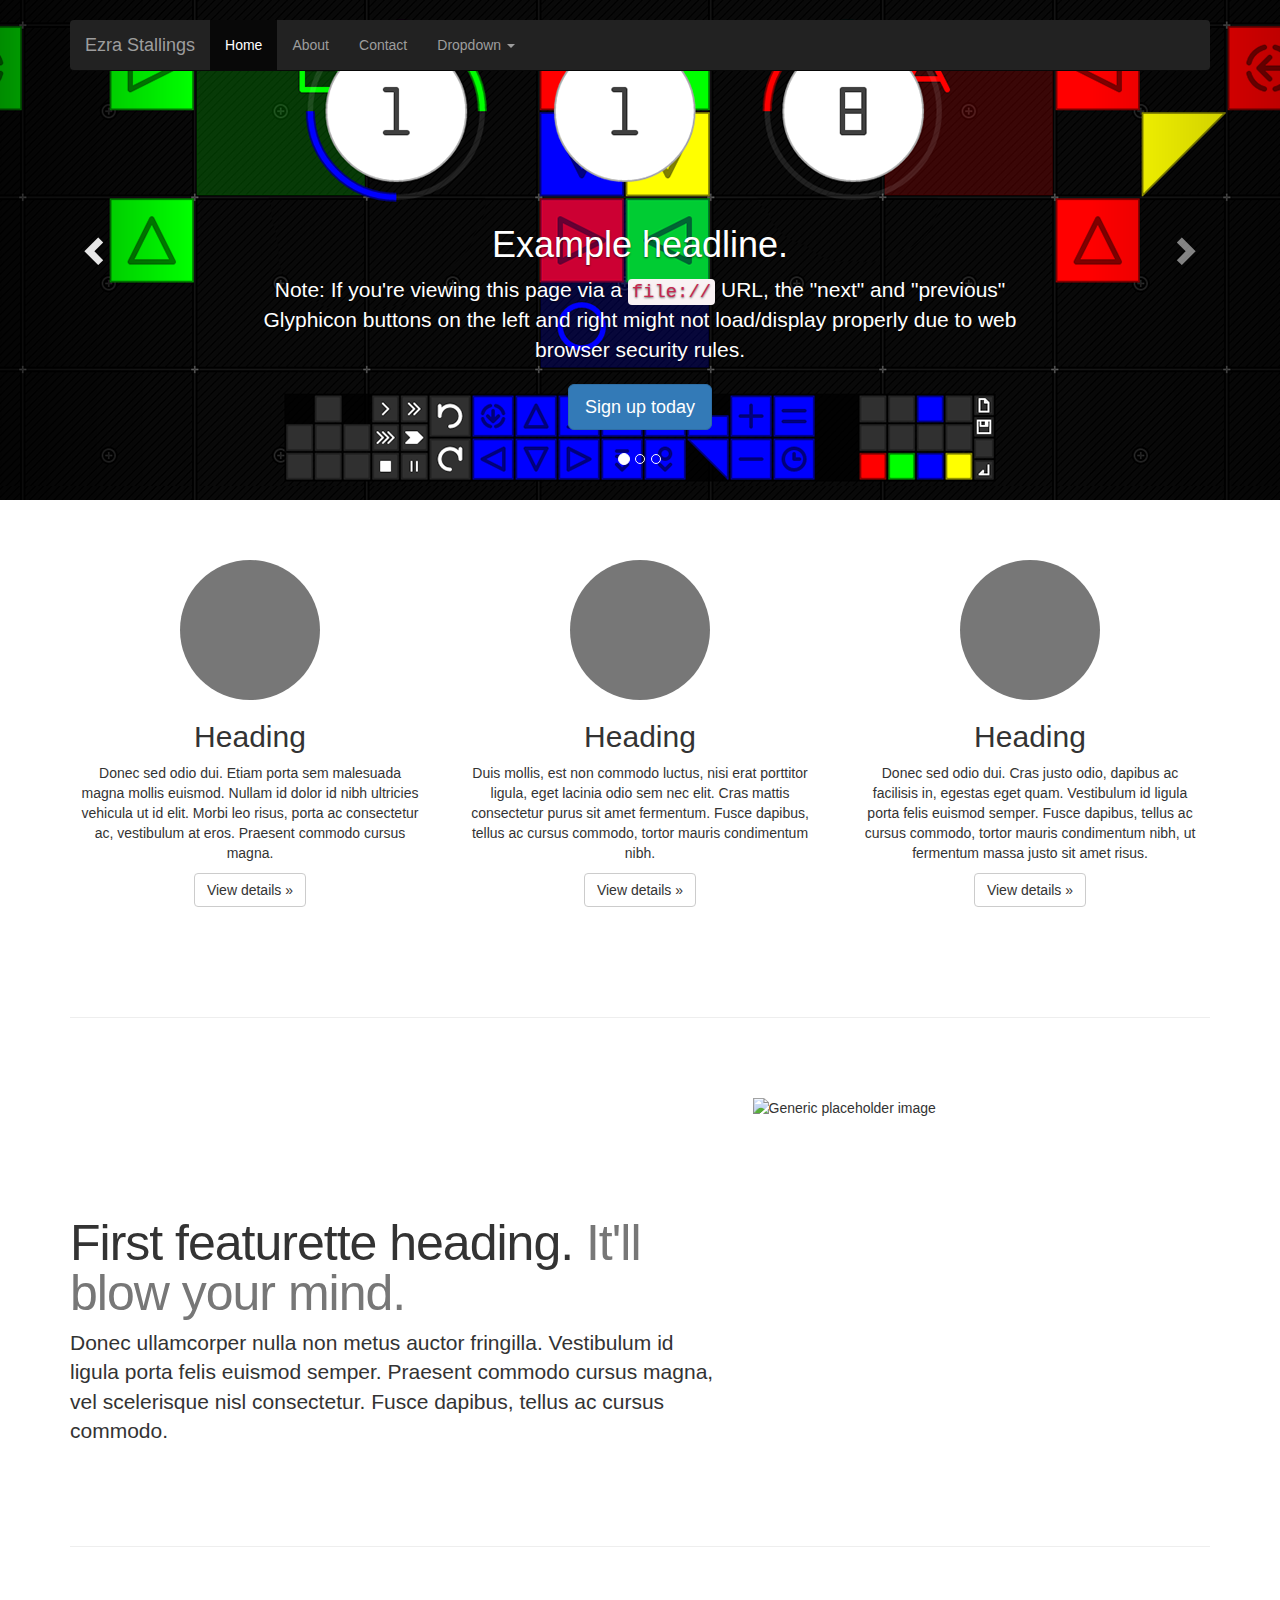
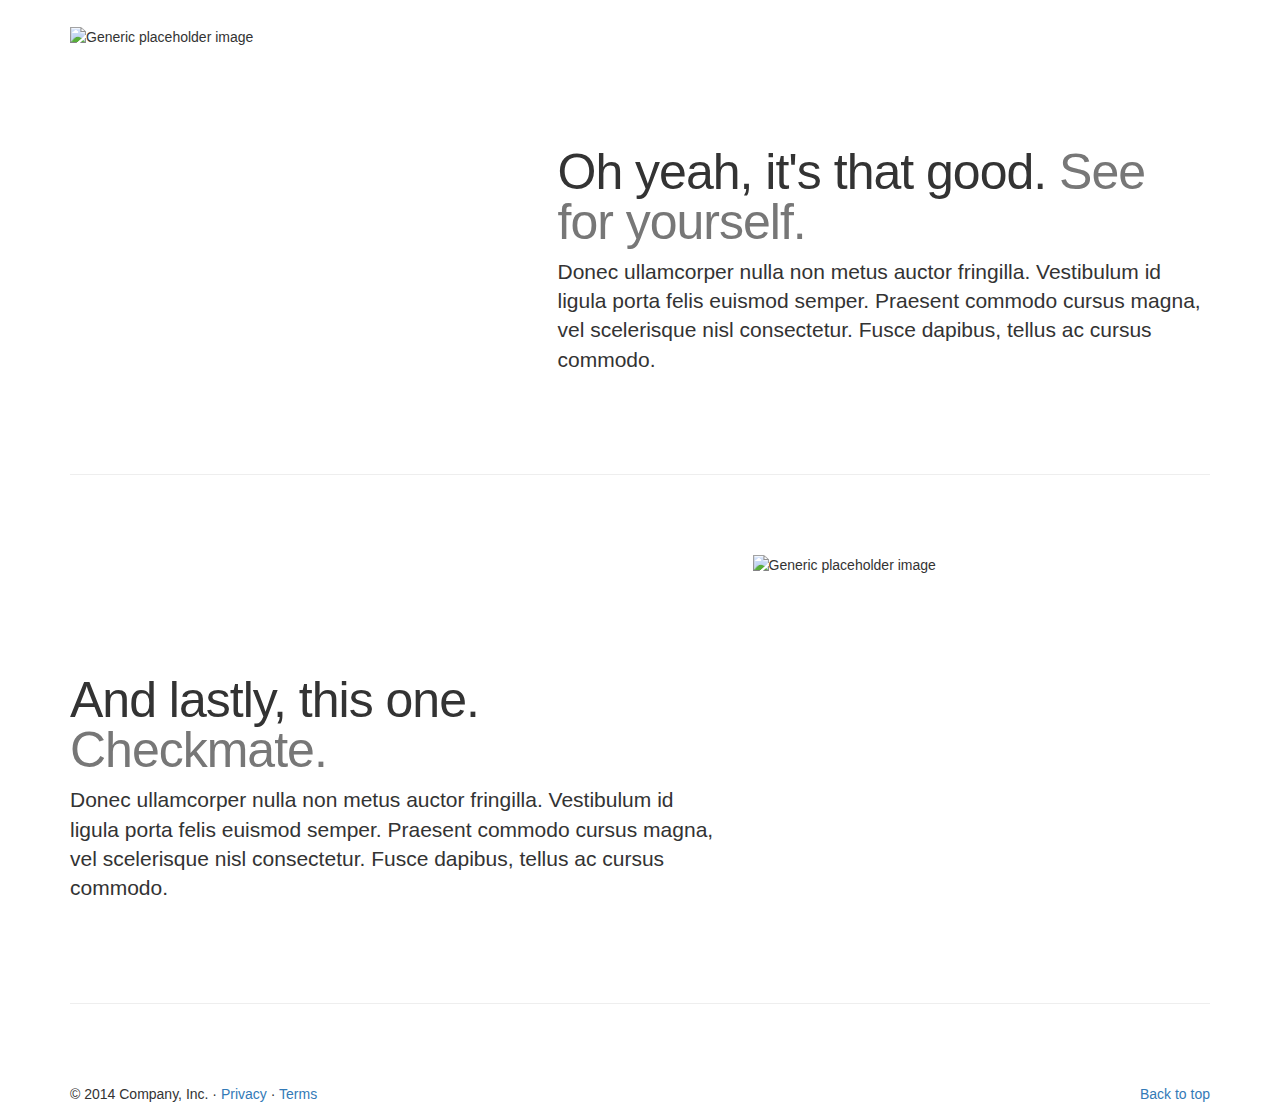
==== index.html @ aefdf93e "Some Stuff" ====
<!DOCTYPE html>
<html lang="en">
  <head>
    <meta charset="utf-8">
    <meta http-equiv="X-UA-Compatible" content="IE=edge">
    <meta name="viewport" content="width=device-width, initial-scale=1">
    <meta name="description" content="Ezra Stallings' Portfolio Page">
    <meta name="author" content="Ezra Stallings">
    <link rel="icon" href="assets/favicon.ico">

    <title>Ezra Stallings' Portfolio Page</title>

    <!-- Bootstrap core CSS -->
    <link href="bootstrap/css/bootstrap.min.css" rel="stylesheet">


    <!-- HTML5 shim and Respond.js for IE8 support of HTML5 elements and media queries -->
    <!--[if lt IE 9]>
      <script src="https://oss.maxcdn.com/html5shiv/3.7.2/html5shiv.min.js"></script>
      <script src="https://oss.maxcdn.com/respond/1.4.2/respond.min.js"></script>
    <![endif]-->

    <!-- Custom styles for this template -->
    <link href="bootstrap/css/carousel.css" rel="stylesheet">
  </head>
<!-- NAVBAR
================================================== -->
  <body>
    <div class="navbar-wrapper">
      <div class="container">

        <nav class="navbar navbar-inverse navbar-static-top">
          <div class="container">
            <div class="navbar-header">
              <button type="button" class="navbar-toggle collapsed" data-toggle="collapse" data-target="#navbar" aria-expanded="false" aria-controls="navbar">
                <span class="sr-only">Toggle navigation</span>
                <span class="icon-bar"></span>
                <span class="icon-bar"></span>
                <span class="icon-bar"></span>
              </button>
              <a class="navbar-brand" href="#">Ezra Stallings</a>
            </div>
            <div id="navbar" class="navbar-collapse collapse">
              <ul class="nav navbar-nav">
                <li class="active"><a href="#">Home</a></li>
                <li><a href="#about">About</a></li>
                <li><a href="#contact">Contact</a></li>
                <li class="dropdown">
                  <a href="#" class="dropdown-toggle" data-toggle="dropdown" role="button" aria-expanded="false">Dropdown <span class="caret"></span></a>
                  <ul class="dropdown-menu" role="menu">
                    <li><a href="#">Action</a></li>
                    <li><a href="#">Another action</a></li>
                    <li><a href="#">Something else here</a></li>
                    <li class="divider"></li>
                    <li class="dropdown-header">Nav header</li>
                    <li><a href="#">Separated link</a></li>
                    <li><a href="#">One more separated link</a></li>
                  </ul>
                </li>
              </ul>
            </div>
          </div>
        </nav>

      </div>
    </div>


    <!-- Carousel
    ================================================== -->
    <div id="myCarousel" class="carousel slide" data-ride="carousel">
      <!-- Indicators -->
      <ol class="carousel-indicators">
        <li data-target="#myCarousel" data-slide-to="0" class="active"></li>
        <li data-target="#myCarousel" data-slide-to="1"></li>
        <li data-target="#myCarousel" data-slide-to="2"></li>
      </ol>
      <div class="carousel-inner" role="listbox">
        <div class="item active">
          <!-- <img src="[data-uri]" alt="First slide"> -->
          <img src="assets/AutomatonCarousel.png", alt="Automaton">
          <div class="container">
            <div class="carousel-caption">
              <h1>Example headline.</h1>
              <p>Note: If you're viewing this page via a <code>file://</code> URL, the "next" and "previous" Glyphicon buttons on the left and right might not load/display properly due to web browser security rules.</p>
              <p><a class="btn btn-lg btn-primary" href="#" role="button">Sign up today</a></p>
            </div>
          </div>
        </div>
        <div class="item">
          <!-- <img src="[data-uri]" alt="Second slide"> -->
          <img src="assets/PolyominoCarousel1.png", alt="Polyomino">
          <div class="container">
            <div class="carousel-caption">
              <h1>Another example headline.</h1>
              <p>Cras justo odio, dapibus ac facilisis in, egestas eget quam. Donec id elit non mi porta gravida at eget metus. Nullam id dolor id nibh ultricies vehicula ut id elit.</p>
              <p><a class="btn btn-lg btn-primary" href="#" role="button">Learn more</a></p>
            </div>
          </div>
        </div>
        <div class="item">
          <!-- <img src="[data-uri]" alt="Third slide"> -->
          <img src="assets/SiphonCarousel.png", alt="Siphon">
          <div class="container">
            <div class="carousel-caption">
              <h1>One more for good measure.</h1>
              <p>Cras justo odio, dapibus ac facilisis in, egestas eget quam. Donec id elit non mi porta gravida at eget metus. Nullam id dolor id nibh ultricies vehicula ut id elit.</p>
              <p><a class="btn btn-lg btn-primary" href="#" role="button">Browse gallery</a></p>
            </div>
          </div>
        </div>
      </div>
      <a class="left carousel-control" href="#myCarousel" role="button" data-slide="prev">
        <span class="glyphicon glyphicon-chevron-left" aria-hidden="true"></span>
        <span class="sr-only">Previous</span>
      </a>
      <a class="right carousel-control" href="#myCarousel" role="button" data-slide="next">
        <span class="glyphicon glyphicon-chevron-right" aria-hidden="true"></span>
        <span class="sr-only">Next</span>
      </a>
    </div><!-- /.carousel -->


    <!-- Marketing messaging and featurettes
    ================================================== -->
    <!-- Wrap the rest of the page in another container to center all the content. -->

    <div class="container marketing">

      <!-- Three columns of text below the carousel -->
      <div class="row">
        <div class="col-lg-4">
          <img class="img-circle" src="[data-uri]" alt="Generic placeholder image" style="width: 140px; height: 140px;">
          <h2>Heading</h2>
          <p>Donec sed odio dui. Etiam porta sem malesuada magna mollis euismod. Nullam id dolor id nibh ultricies vehicula ut id elit. Morbi leo risus, porta ac consectetur ac, vestibulum at eros. Praesent commodo cursus magna.</p>
          <p><a class="btn btn-default" href="#" role="button">View details &raquo;</a></p>
        </div><!-- /.col-lg-4 -->
        <div class="col-lg-4">
          <img class="img-circle" src="[data-uri]" alt="Generic placeholder image" style="width: 140px; height: 140px;">
          <h2>Heading</h2>
          <p>Duis mollis, est non commodo luctus, nisi erat porttitor ligula, eget lacinia odio sem nec elit. Cras mattis consectetur purus sit amet fermentum. Fusce dapibus, tellus ac cursus commodo, tortor mauris condimentum nibh.</p>
          <p><a class="btn btn-default" href="#" role="button">View details &raquo;</a></p>
        </div><!-- /.col-lg-4 -->
        <div class="col-lg-4">
          <img class="img-circle" src="[data-uri]" alt="Generic placeholder image" style="width: 140px; height: 140px;">
          <h2>Heading</h2>
          <p>Donec sed odio dui. Cras justo odio, dapibus ac facilisis in, egestas eget quam. Vestibulum id ligula porta felis euismod semper. Fusce dapibus, tellus ac cursus commodo, tortor mauris condimentum nibh, ut fermentum massa justo sit amet risus.</p>
          <p><a class="btn btn-default" href="#" role="button">View details &raquo;</a></p>
        </div><!-- /.col-lg-4 -->
      </div><!-- /.row -->


      <!-- START THE FEATURETTES -->

      <hr class="featurette-divider">

      <div class="row featurette">
        <div class="col-md-7">
          <h2 class="featurette-heading">First featurette heading. <span class="text-muted">It'll blow your mind.</span></h2>
          <p class="lead">Donec ullamcorper nulla non metus auctor fringilla. Vestibulum id ligula porta felis euismod semper. Praesent commodo cursus magna, vel scelerisque nisl consectetur. Fusce dapibus, tellus ac cursus commodo.</p>
        </div>
        <div class="col-md-5">
          <img class="featurette-image img-responsive" data-src="holder.js/500x500/auto" alt="Generic placeholder image">
        </div>
      </div>

      <hr class="featurette-divider">

      <div class="row featurette">
        <div class="col-md-5">
          <img class="featurette-image img-responsive" data-src="holder.js/500x500/auto" alt="Generic placeholder image">
        </div>
        <div class="col-md-7">
          <h2 class="featurette-heading">Oh yeah, it's that good. <span class="text-muted">See for yourself.</span></h2>
          <p class="lead">Donec ullamcorper nulla non metus auctor fringilla. Vestibulum id ligula porta felis euismod semper. Praesent commodo cursus magna, vel scelerisque nisl consectetur. Fusce dapibus, tellus ac cursus commodo.</p>
        </div>
      </div>

      <hr class="featurette-divider">

      <div class="row featurette">
        <div class="col-md-7">
          <h2 class="featurette-heading">And lastly, this one. <span class="text-muted">Checkmate.</span></h2>
          <p class="lead">Donec ullamcorper nulla non metus auctor fringilla. Vestibulum id ligula porta felis euismod semper. Praesent commodo cursus magna, vel scelerisque nisl consectetur. Fusce dapibus, tellus ac cursus commodo.</p>
        </div>
        <div class="col-md-5">
          <img class="featurette-image img-responsive" data-src="holder.js/500x500/auto" alt="Generic placeholder image">
        </div>
      </div>

      <hr class="featurette-divider">

      <!-- /END THE FEATURETTES -->


      <!-- FOOTER -->
      <footer>
        <p class="pull-right"><a href="#">Back to top</a></p>
        <p>&copy; 2014 Company, Inc. &middot; <a href="#">Privacy</a> &middot; <a href="#">Terms</a></p>
      </footer>

    </div><!-- /.container -->


    <!-- Bootstrap core JavaScript
    ================================================== -->
    <!-- Placed at the end of the document so the pages load faster -->
    <script src="jquery-1.11.2.js"></script>
    <script src="bootstrap/js/bootstrap.min.js"></script>
    <!-- IE10 viewport hack for Surface/desktop Windows 8 bug -->
    <script src="bootstrap/js/ie10-viewport-bug-workaround.js"></script>
  </body>
</html>
---- bootstrap/css/carousel.css ----
q/* GLOBAL STYLES
-------------------------------------------------- */
/* Padding below the footer and lighter body text */

body {
  padding-bottom: 40px;
  color: #5a5a5a;
}


/* CUSTOMIZE THE NAVBAR
-------------------------------------------------- */

/* Special class on .container surrounding .navbar, used for positioning it into place. */
.navbar-wrapper {
  position: absolute;
  top: 0;
  right: 0;
  left: 0;
  z-index: 20;
}

/* Flip around the padding for proper display in narrow viewports */
.navbar-wrapper > .container {
  padding-right: 0;
  padding-left: 0;
}
.navbar-wrapper .navbar {
  padding-right: 15px;
  padding-left: 15px;
}
.navbar-wrapper .navbar .container {
  width: auto;
}


/* CUSTOMIZE THE CAROUSEL
-------------------------------------------------- */

/* Carousel base class */
.carousel {
  height: 500px;
  margin-bottom: 60px;
}
/* Since positioning the image, we need to help out the caption */
.carousel-caption {
  z-index: 10;
}

/* Declare heights because of positioning of img element */
.carousel .item {
  height: 500px;
  background-color: #777;
}
.carousel-inner > .item > img {
  position: absolute;
  top: 50%;
  left: 50%;
  margin-right: -50%;
  transform: translate(-50%, -50%);

  min-width: 100%;
  max-width: none;
  height: 500px;
}


/* MARKETING CONTENT
-------------------------------------------------- */

/* Center align the text within the three columns below the carousel */
.marketing .col-lg-4 {
  margin-bottom: 20px;
  text-align: center;
}
.marketing h2 {
  font-weight: normal;
}
.marketing .col-lg-4 p {
  margin-right: 10px;
  margin-left: 10px;
}


/* Featurettes
------------------------- */

.featurette-divider {
  margin: 80px 0; /* Space out the Bootstrap <hr> more */
}

/* Thin out the marketing headings */
.featurette-heading {
  font-weight: 300;
  line-height: 1;
  letter-spacing: -1px;
}


/* RESPONSIVE CSS
-------------------------------------------------- */

@media (min-width: 768px) {
  /* Navbar positioning foo */
  .navbar-wrapper {
    margin-top: 20px;
  }
  .navbar-wrapper .container {
    padding-right: 15px;
    padding-left: 15px;
  }
  .navbar-wrapper .navbar {
    padding-right: 0;
    padding-left: 0;
  }

  /* The navbar becomes detached from the top, so we round the corners */
  .navbar-wrapper .navbar {
    border-radius: 4px;
  }

  /* Bump up size of carousel content */
  .carousel-caption p {
    margin-bottom: 20px;
    font-size: 21px;
    line-height: 1.4;
  }

  .featurette-heading {
    font-size: 50px;
  }
}

@media (min-width: 992px) {
  .featurette-heading {
    margin-top: 120px;
  }
}
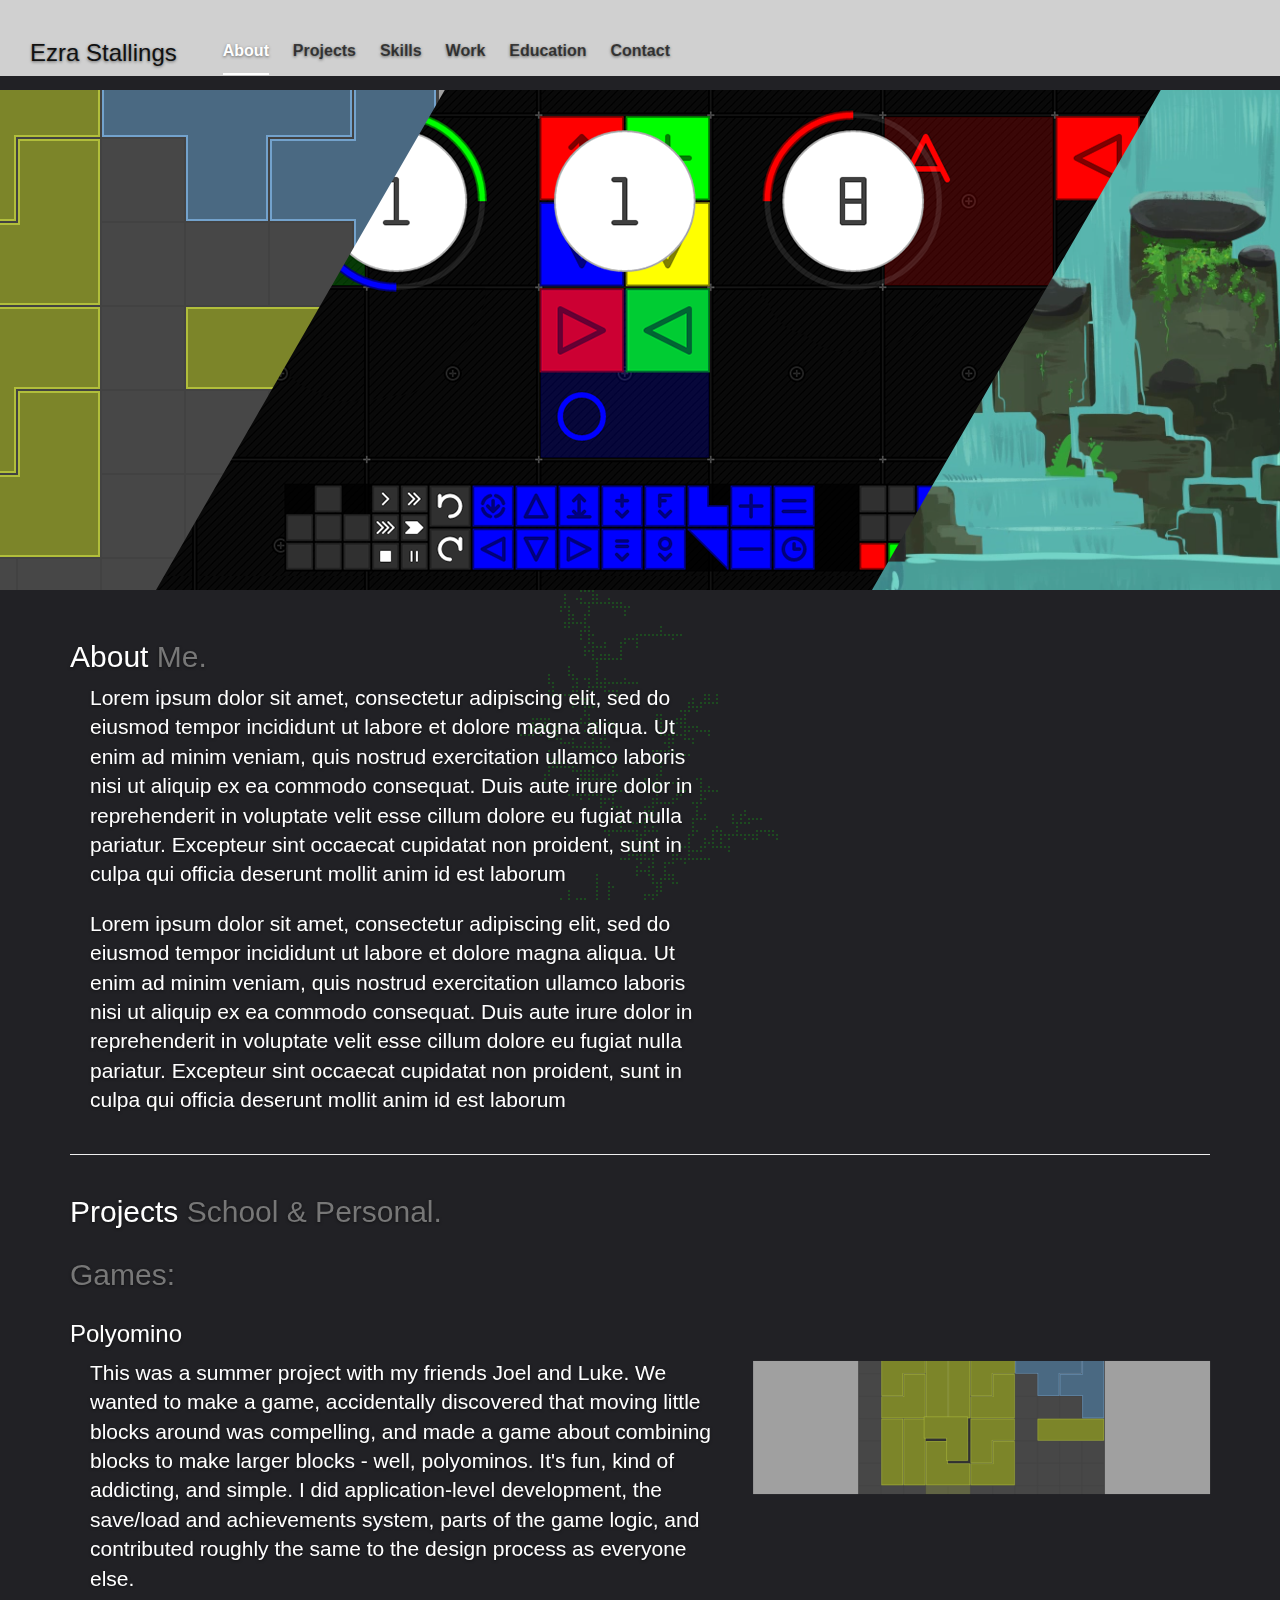
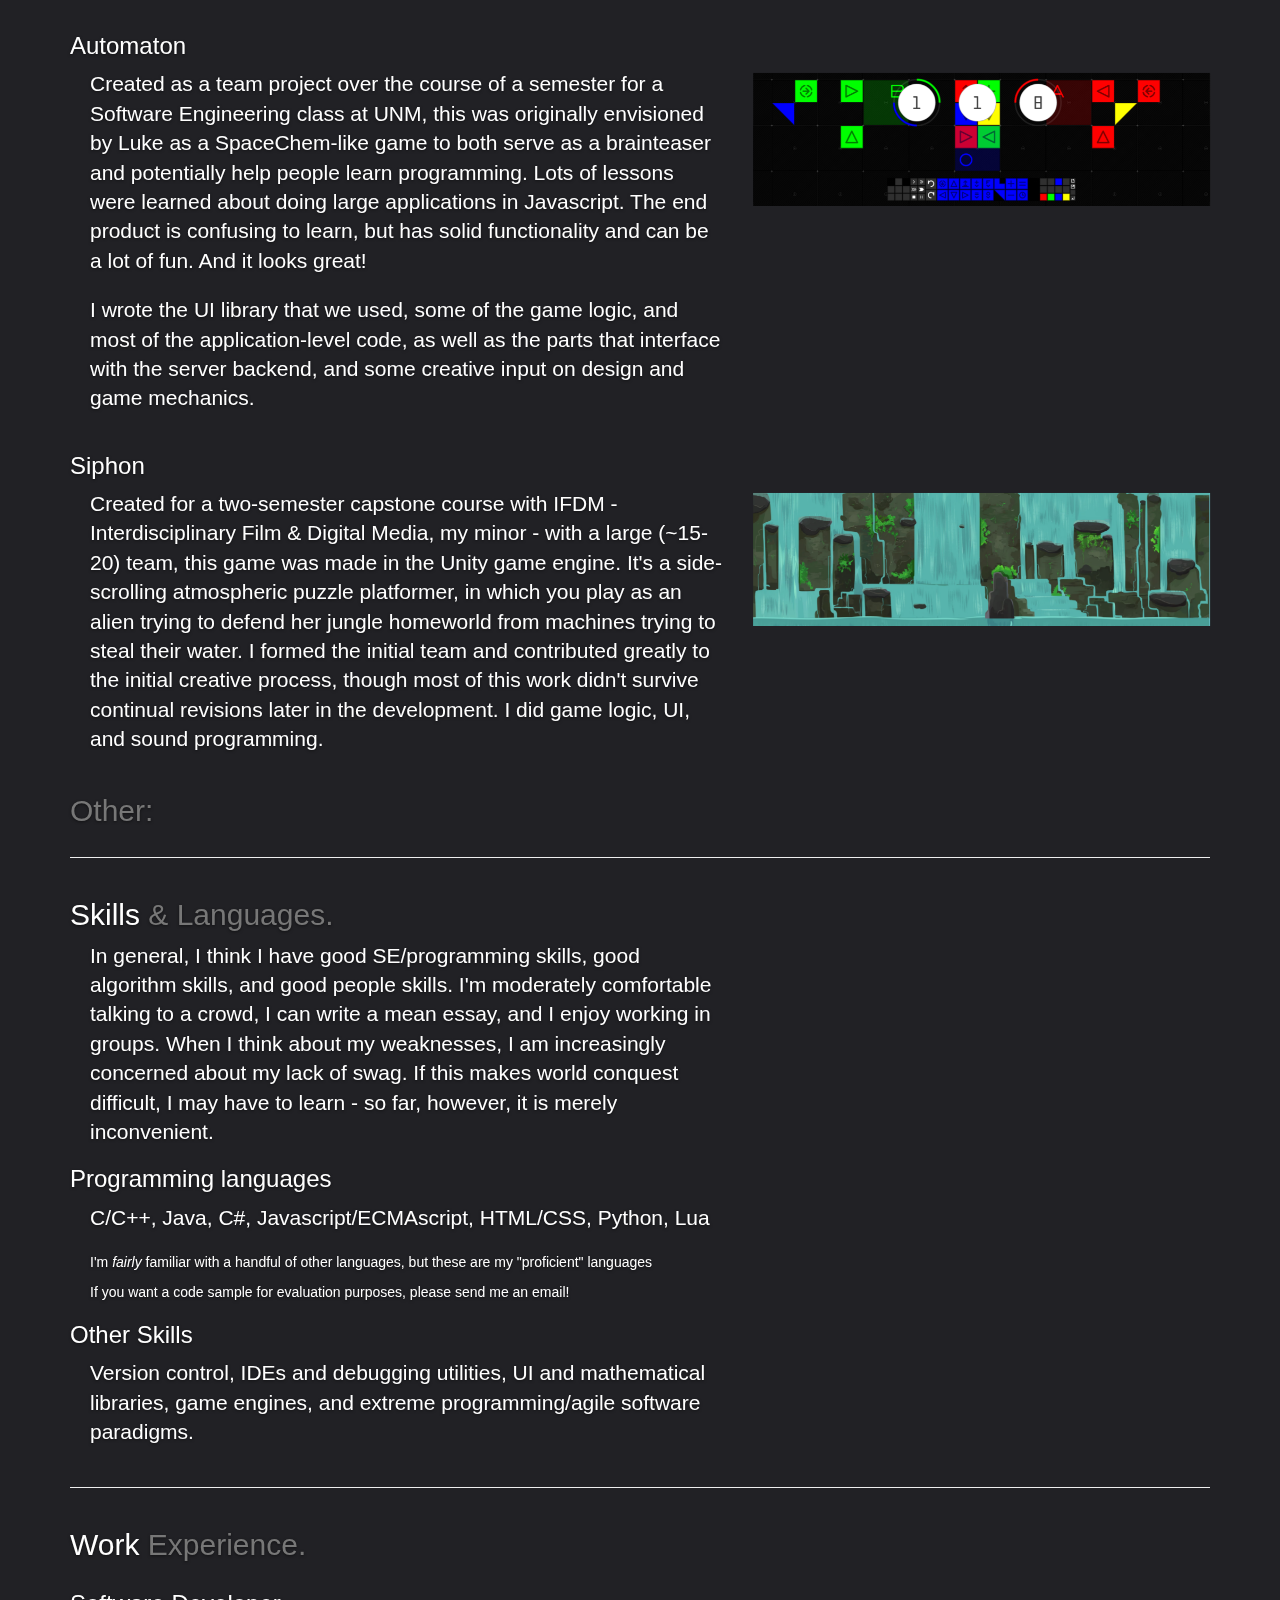
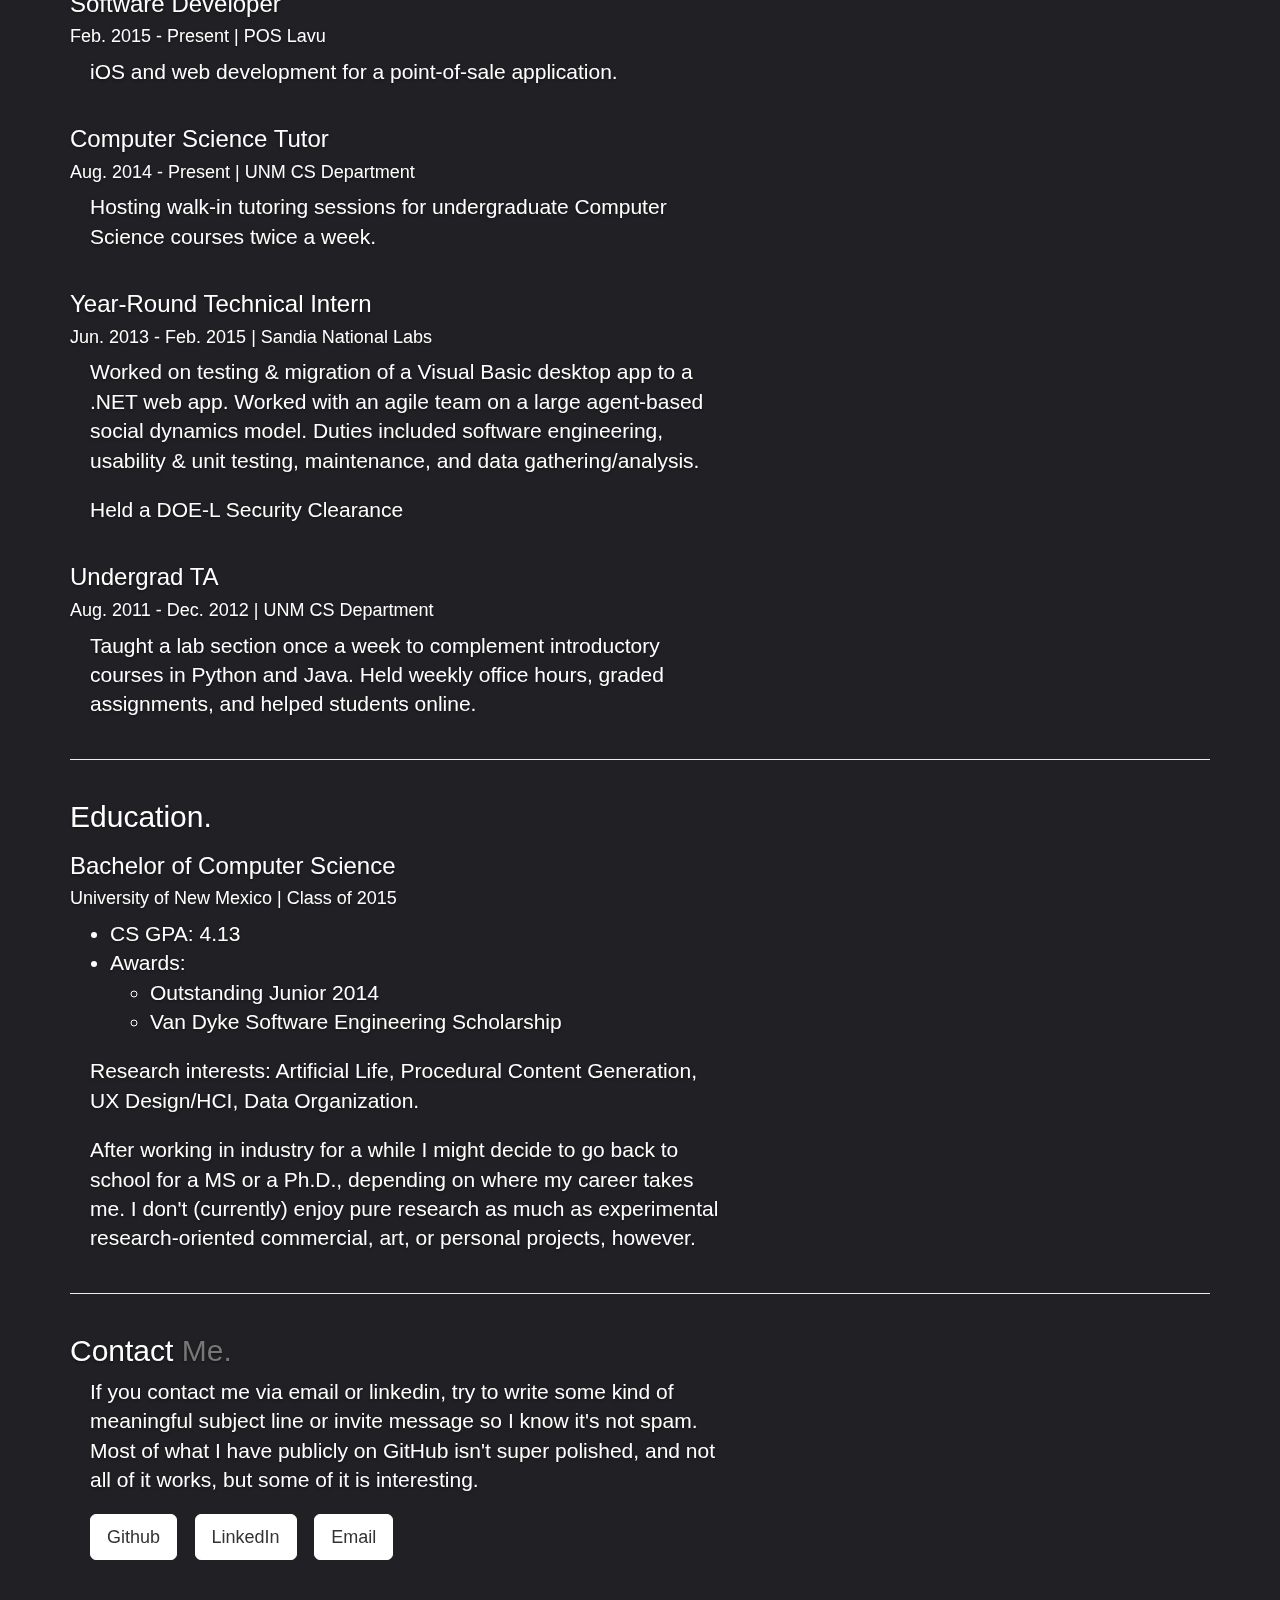
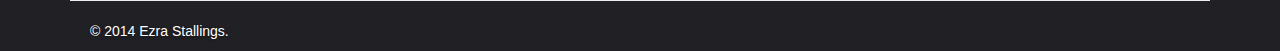
==== commit aef36624: "Updates" ====
--- a/index.html
+++ b/index.html
@@ -1,214 +1,285 @@
 
 <!DOCTYPE html>
 <html lang="en">
-  <head>
-    <meta charset="utf-8">
-    <meta http-equiv="X-UA-Compatible" content="IE=edge">
-    <meta name="viewport" content="width=device-width, initial-scale=1">
-    <meta name="description" content="Ezra Stallings' Portfolio Page">
-    <meta name="author" content="Ezra Stallings">
-    <link rel="icon" href="assets/favicon.ico">
-
-    <title>Ezra Stallings' Portfolio Page</title>
-
-    <!-- Bootstrap core CSS -->
-    <link href="bootstrap/css/bootstrap.min.css" rel="stylesheet">
-
-
-    <!-- HTML5 shim and Respond.js for IE8 support of HTML5 elements and media queries -->
-    <!--[if lt IE 9]>
-      <script src="https://oss.maxcdn.com/html5shiv/3.7.2/html5shiv.min.js"></script>
-      <script src="https://oss.maxcdn.com/respond/1.4.2/respond.min.js"></script>
-    <![endif]-->
-
-    <!-- Custom styles for this template -->
-    <link href="bootstrap/css/carousel.css" rel="stylesheet">
-  </head>
+	<head>
+		<meta charset="utf-8">
+		<meta http-equiv="X-UA-Compatible" content="IE=edge">
+		<meta name="viewport" content="width=device-width, initial-scale=1">
+		<meta name="description" content="Ezra Stallings' Portfolio Page">
+		<meta name="author" content="Ezra Stallings">
+		<link rel="icon" href="assets/favicon.ico">
+
+		<title>Ezra Stallings' Portfolio Page</title>
+
+		<!-- Bootstrap core CSS -->
+		<link href="bootstrap/css/bootstrap.min.css" rel="stylesheet">
+
+
+		<!-- HTML5 shim and Respond.js for IE8 support of HTML5 elements and media queries -->
+		<!--[if lt IE 9]>
+			<script src="https://oss.maxcdn.com/html5shiv/3.7.2/html5shiv.min.js"></script>
+			<script src="https://oss.maxcdn.com/respond/1.4.2/respond.min.js"></script>
+		<![endif]-->
+
+		<!-- Custom styles for this template -->
+		<link href="bootstrap/css/cover.css" rel="stylesheet">
+	</head>
 <!-- NAVBAR
 ================================================== -->
-  <body>
-    <div class="navbar-wrapper">
-      <div class="container">
-
-        <nav class="navbar navbar-inverse navbar-static-top">
-          <div class="container">
-            <div class="navbar-header">
-              <button type="button" class="navbar-toggle collapsed" data-toggle="collapse" data-target="#navbar" aria-expanded="false" aria-controls="navbar">
-                <span class="sr-only">Toggle navigation</span>
-                <span class="icon-bar"></span>
-                <span class="icon-bar"></span>
-                <span class="icon-bar"></span>
-              </button>
-              <a class="navbar-brand" href="#">Ezra Stallings</a>
-            </div>
-            <div id="navbar" class="navbar-collapse collapse">
-              <ul class="nav navbar-nav">
-                <li class="active"><a href="#">Home</a></li>
-                <li><a href="#about">About</a></li>
-                <li><a href="#contact">Contact</a></li>
-                <li class="dropdown">
-                  <a href="#" class="dropdown-toggle" data-toggle="dropdown" role="button" aria-expanded="false">Dropdown <span class="caret"></span></a>
-                  <ul class="dropdown-menu" role="menu">
-                    <li><a href="#">Action</a></li>
-                    <li><a href="#">Another action</a></li>
-                    <li><a href="#">Something else here</a></li>
-                    <li class="divider"></li>
-                    <li class="dropdown-header">Nav header</li>
-                    <li><a href="#">Separated link</a></li>
-                    <li><a href="#">One more separated link</a></li>
-                  </ul>
-                </li>
-              </ul>
-            </div>
-          </div>
-        </nav>
-
-      </div>
-    </div>
-
-
-    <!-- Carousel
-    ================================================== -->
-    <div id="myCarousel" class="carousel slide" data-ride="carousel">
-      <!-- Indicators -->
-      <ol class="carousel-indicators">
-        <li data-target="#myCarousel" data-slide-to="0" class="active"></li>
-        <li data-target="#myCarousel" data-slide-to="1"></li>
-        <li data-target="#myCarousel" data-slide-to="2"></li>
-      </ol>
-      <div class="carousel-inner" role="listbox">
-        <div class="item active">
-          <!-- <img src="[data-uri]" alt="First slide"> -->
-          <img src="assets/AutomatonCarousel.png", alt="Automaton">
-          <div class="container">
-            <div class="carousel-caption">
-              <h1>Example headline.</h1>
-              <p>Note: If you're viewing this page via a <code>file://</code> URL, the "next" and "previous" Glyphicon buttons on the left and right might not load/display properly due to web browser security rules.</p>
-              <p><a class="btn btn-lg btn-primary" href="#" role="button">Sign up today</a></p>
-            </div>
-          </div>
-        </div>
-        <div class="item">
-          <!-- <img src="[data-uri]" alt="Second slide"> -->
-          <img src="assets/PolyominoCarousel1.png", alt="Polyomino">
-          <div class="container">
-            <div class="carousel-caption">
-              <h1>Another example headline.</h1>
-              <p>Cras justo odio, dapibus ac facilisis in, egestas eget quam. Donec id elit non mi porta gravida at eget metus. Nullam id dolor id nibh ultricies vehicula ut id elit.</p>
-              <p><a class="btn btn-lg btn-primary" href="#" role="button">Learn more</a></p>
-            </div>
-          </div>
-        </div>
-        <div class="item">
-          <!-- <img src="[data-uri]" alt="Third slide"> -->
-          <img src="assets/SiphonCarousel.png", alt="Siphon">
-          <div class="container">
-            <div class="carousel-caption">
-              <h1>One more for good measure.</h1>
-              <p>Cras justo odio, dapibus ac facilisis in, egestas eget quam. Donec id elit non mi porta gravida at eget metus. Nullam id dolor id nibh ultricies vehicula ut id elit.</p>
-              <p><a class="btn btn-lg btn-primary" href="#" role="button">Browse gallery</a></p>
-            </div>
-          </div>
-        </div>
-      </div>
-      <a class="left carousel-control" href="#myCarousel" role="button" data-slide="prev">
-        <span class="glyphicon glyphicon-chevron-left" aria-hidden="true"></span>
-        <span class="sr-only">Previous</span>
-      </a>
-      <a class="right carousel-control" href="#myCarousel" role="button" data-slide="next">
-        <span class="glyphicon glyphicon-chevron-right" aria-hidden="true"></span>
-        <span class="sr-only">Next</span>
-      </a>
-    </div><!-- /.carousel -->
-
-
-    <!-- Marketing messaging and featurettes
-    ================================================== -->
-    <!-- Wrap the rest of the page in another container to center all the content. -->
-
-    <div class="container marketing">
-
-      <!-- Three columns of text below the carousel -->
-      <div class="row">
-        <div class="col-lg-4">
-          <img class="img-circle" src="[data-uri]" alt="Generic placeholder image" style="width: 140px; height: 140px;">
-          <h2>Heading</h2>
-          <p>Donec sed odio dui. Etiam porta sem malesuada magna mollis euismod. Nullam id dolor id nibh ultricies vehicula ut id elit. Morbi leo risus, porta ac consectetur ac, vestibulum at eros. Praesent commodo cursus magna.</p>
-          <p><a class="btn btn-default" href="#" role="button">View details &raquo;</a></p>
-        </div><!-- /.col-lg-4 -->
-        <div class="col-lg-4">
-          <img class="img-circle" src="[data-uri]" alt="Generic placeholder image" style="width: 140px; height: 140px;">
-          <h2>Heading</h2>
-          <p>Duis mollis, est non commodo luctus, nisi erat porttitor ligula, eget lacinia odio sem nec elit. Cras mattis consectetur purus sit amet fermentum. Fusce dapibus, tellus ac cursus commodo, tortor mauris condimentum nibh.</p>
-          <p><a class="btn btn-default" href="#" role="button">View details &raquo;</a></p>
-        </div><!-- /.col-lg-4 -->
-        <div class="col-lg-4">
-          <img class="img-circle" src="[data-uri]" alt="Generic placeholder image" style="width: 140px; height: 140px;">
-          <h2>Heading</h2>
-          <p>Donec sed odio dui. Cras justo odio, dapibus ac facilisis in, egestas eget quam. Vestibulum id ligula porta felis euismod semper. Fusce dapibus, tellus ac cursus commodo, tortor mauris condimentum nibh, ut fermentum massa justo sit amet risus.</p>
-          <p><a class="btn btn-default" href="#" role="button">View details &raquo;</a></p>
-        </div><!-- /.col-lg-4 -->
-      </div><!-- /.row -->
-
-
-      <!-- START THE FEATURETTES -->
-
-      <hr class="featurette-divider">
-
-      <div class="row featurette">
-        <div class="col-md-7">
-          <h2 class="featurette-heading">First featurette heading. <span class="text-muted">It'll blow your mind.</span></h2>
-          <p class="lead">Donec ullamcorper nulla non metus auctor fringilla. Vestibulum id ligula porta felis euismod semper. Praesent commodo cursus magna, vel scelerisque nisl consectetur. Fusce dapibus, tellus ac cursus commodo.</p>
-        </div>
-        <div class="col-md-5">
-          <img class="featurette-image img-responsive" data-src="holder.js/500x500/auto" alt="Generic placeholder image">
-        </div>
-      </div>
-
-      <hr class="featurette-divider">
-
-      <div class="row featurette">
-        <div class="col-md-5">
-          <img class="featurette-image img-responsive" data-src="holder.js/500x500/auto" alt="Generic placeholder image">
-        </div>
-        <div class="col-md-7">
-          <h2 class="featurette-heading">Oh yeah, it's that good. <span class="text-muted">See for yourself.</span></h2>
-          <p class="lead">Donec ullamcorper nulla non metus auctor fringilla. Vestibulum id ligula porta felis euismod semper. Praesent commodo cursus magna, vel scelerisque nisl consectetur. Fusce dapibus, tellus ac cursus commodo.</p>
-        </div>
-      </div>
-
-      <hr class="featurette-divider">
-
-      <div class="row featurette">
-        <div class="col-md-7">
-          <h2 class="featurette-heading">And lastly, this one. <span class="text-muted">Checkmate.</span></h2>
-          <p class="lead">Donec ullamcorper nulla non metus auctor fringilla. Vestibulum id ligula porta felis euismod semper. Praesent commodo cursus magna, vel scelerisque nisl consectetur. Fusce dapibus, tellus ac cursus commodo.</p>
-        </div>
-        <div class="col-md-5">
-          <img class="featurette-image img-responsive" data-src="holder.js/500x500/auto" alt="Generic placeholder image">
-        </div>
-      </div>
-
-      <hr class="featurette-divider">
-
-      <!-- /END THE FEATURETTES -->
-
-
-      <!-- FOOTER -->
-      <footer>
-        <p class="pull-right"><a href="#">Back to top</a></p>
-        <p>&copy; 2014 Company, Inc. &middot; <a href="#">Privacy</a> &middot; <a href="#">Terms</a></p>
-      </footer>
-
-    </div><!-- /.container -->
-
-
-    <!-- Bootstrap core JavaScript
-    ================================================== -->
-    <!-- Placed at the end of the document so the pages load faster -->
-    <script src="jquery-1.11.2.js"></script>
-    <script src="bootstrap/js/bootstrap.min.js"></script>
-    <!-- IE10 viewport hack for Surface/desktop Windows 8 bug -->
-    <script src="bootstrap/js/ie10-viewport-bug-workaround.js"></script>
-  </body>
+	<body>
+		<canvas id="canvas">
+		</canvas> 
+		<div class="site-wrapper">
+
+			<div class="masthead-outer">
+				<div class="masthead">
+					<div class="inner">
+						<h3 class="masthead-brand">Ezra Stallings</h3>
+						<nav>
+							<ul class="nav masthead-nav">
+								<li class="active"  id="navAbout"><a class="ac" href="#">About</a></li>
+								<li  id="navProjects"><a class="ac" href="#ProjectsHeader">Projects</a></li>
+								<li  id="navSkills"><a class="ac" href="#SkillsHeader">Skills</a></li>
+								<li  id="navWork"><a class="ac" href="#WorkHeader">Work</a></li>
+								<li  id="navEducation"><a class="ac" href="#EducationHeader">Education</a></li>
+								<li  id="navContact"><a class="ac" href="#ContactHeader">Contact</a></li>
+							</ul>
+						</nav>
+					</div>
+				</div>
+			</div>
+			<div class="site-wrapper-inner">
+
+
+
+					<br /><br /><br /><br /><br /><br /><br /><br /><br /><br /><br /><br /><br /><br /><br /><br /><br />
+					
+				<!-- Marketing messaging and featurettes
+				================================================== -->
+				<!-- Wrap the rest of the page in another container to center all the content. -->
+				
+
+				<div class="container">
+					<!-- <div class="row featurette"> -->
+					<!-- <div class=col-md-7> -->
+					<img class="headerImage" src="assets/GamesCarousel.png">
+					<!-- </div> -->
+					<!-- </div> -->
+					<br /><br /><br /><br /><br /><br /><br /><br /><br /><br /><br /><br /><br /><br />
+
+					<!-- START THE FEATURETTES -->
+					<div class="row featurette">
+					<a class="anchor" id="AboutHeader"></a>
+						<div class="col-md-7">
+							<h2 class="featurette-heading">About <span class="text-muted">Me.</span></h2>
+							<p class="lead">Lorem ipsum dolor sit amet, consectetur adipiscing elit, sed do eiusmod tempor incididunt ut labore et dolore magna aliqua. Ut enim ad minim veniam, quis nostrud exercitation ullamco laboris nisi ut aliquip ex ea commodo consequat. Duis aute irure dolor in reprehenderit in voluptate velit esse cillum dolore eu fugiat nulla pariatur. Excepteur sint occaecat cupidatat non proident, sunt in culpa qui officia deserunt mollit anim id est laborum</p>
+							<p class="lead">Lorem ipsum dolor sit amet, consectetur adipiscing elit, sed do eiusmod tempor incididunt ut labore et dolore magna aliqua. Ut enim ad minim veniam, quis nostrud exercitation ullamco laboris nisi ut aliquip ex ea commodo consequat. Duis aute irure dolor in reprehenderit in voluptate velit esse cillum dolore eu fugiat nulla pariatur. Excepteur sint occaecat cupidatat non proident, sunt in culpa qui officia deserunt mollit anim id est laborum</p>
+						</div>
+						<div class="col-md-5">
+							<img class="featurette-image img-responsive" data-src="holder.js/500x500/auto" >
+						</div>
+					</div>
+					<hr class="featurette-divider">
+					<div class="row featurette">
+					<a class="anchor" id="ProjectsHeader"></a>
+						<div class="col-md-7">
+							<h2 class="featurette-heading">Projects<span class="text-muted"> School & Personal.</span></h2>
+						</div>
+						<div class="col-md-7">
+							<h2 class="featurette-heading"><span class="text-muted">Games:</span></h2>
+						</div>
+						<ul style="list-style-type: none; list-style:none; padding-left:0;">
+						<li>
+							<div class="col-md-7">
+								<h3>Polyomino</h3>
+								<p class="lead">
+									This was a summer project with my friends Joel and Luke. We wanted to make a game, accidentally discovered that moving little blocks around was compelling, and made a game about combining blocks to make larger blocks - well, polyominos. It's fun, kind of addicting, and simple. I did application-level development, the save/load and achievements system, parts of the game logic, and contributed roughly the same to the design process as everyone else.
+								</p>
+							</div>
+							<div class="col-md-5">
+							<br/><br/><br/>
+								<a href="http://polyomin.org" target="_blank">
+								<img class="featurette-image img-responsive" src="assets/PolyominoCarousel1.png" >
+								</a>
+							</div>
+						</li>
+						<li>
+							<div class="col-md-7">
+								<h3>Automaton</h3>
+								<p class="lead">
+									Created as a team project over the course of a semester for a Software Engineering class at UNM, this was originally envisioned by Luke as a SpaceChem-like game to both serve as a brainteaser and potentially help people learn programming. Lots of lessons were learned about doing large applications in Javascript. The end product is confusing to learn, but has solid functionality and can be a lot of fun. And it looks great! 
+								</p>
+								<p class="lead">
+									I wrote the UI library that we used, some of the game logic, and most of the application-level code, as well as the parts that interface with the server backend, and some creative input on design and game mechanics.
+								</p>
+							</div>
+							<div class="col-md-5">
+							<br/><br/><br/>
+								<a href="http://automatongame.com" target="_blank">
+								<img class="featurette-image img-responsive" src="assets/AutomatonCarousel.png" >
+								</a>
+							</div>
+						</li>
+						<li>
+							<div class="col-md-7">
+								<h3>Siphon</h3>
+								<p class="lead">
+									Created for a two-semester capstone course with IFDM - Interdisciplinary Film & Digital Media, my minor - with a large (~15-20) team, this game was made in the Unity game engine. It's a side-scrolling atmospheric puzzle platformer, in which you play as an alien trying to defend her jungle homeworld from machines trying to steal their water. I formed the initial team and contributed greatly to the initial creative process, though most of this work didn't survive continual revisions later in the development. I did game logic, UI, and sound programming.
+								</p>
+							</div>
+							<div class="col-md-5">
+							<br/><br/><br/>
+								<a href="http://playsiphon.com" target="_blank">
+								<img class="featurette-image img-responsive" src="assets/SiphonCarousel.png" >
+								</a>
+							</div>
+						</li>
+						</ul>
+						<div class="col-md-7">
+							<h2 class="featurette-heading"><span class="text-muted">Other:</span></h2>
+						</div>
+					</div>
+					<hr class="featurette-divider">
+					<div class="row featurette">
+					<a class="anchor" id="SkillsHeader"></a>
+						<div class="col-md-7">
+							<h2 class="featurette-heading">Skills <span class="text-muted">& Languages.</span></h2>
+							<p class="lead">In general, I think I have good SE/programming skills, good algorithm skills, and good people skills. I'm moderately comfortable talking to a crowd, I can write a mean essay, and I enjoy working in groups. When I think about my weaknesses, I am increasingly concerned about my lack of swag. If this makes world conquest difficult, I may have to learn - so far, however, it is merely inconvenient.</p>
+							
+							<h3>Programming languages</h3>
+							<p class="lead">C/C++, Java, C#, Javascript/ECMAscript, HTML/CSS, Python, Lua</p>
+							<p> I'm <i>fairly</i> familiar with a handful of other languages, but these are my "proficient" languages </p>
+							<p> If you want a code sample for evaluation purposes, please send me an email!</p>
+
+							<h3>Other Skills</h3>
+							<p class="lead">Version control, IDEs and debugging utilities, UI and mathematical libraries, game engines, and extreme programming/agile software paradigms.</p>
+							
+						</div>
+						<div class="col-md-5">
+							<img class="featurette-image img-responsive" data-src="holder.js/500x500/auto" >
+						</div>
+					</div>
+					<hr class="featurette-divider">
+					<div class="row featurette">
+					<a class="anchor" id="WorkHeader"></a>
+						<div class="col-md-7">
+							<h2 class="featurette-heading">Work <span class="text-muted">Experience.</span></h2>
+						</div>
+						<ul style="list-style-type: none; list-style:none; padding-left:0;">
+						<li>
+							<div class="col-md-7">
+								<h3>Software Developer</h3>
+								<h4>Feb. 2015 - Present | POS Lavu</h4>
+								<p class="lead">
+									iOS and web development for a point-of-sale application.
+								</p>
+							</div>
+						</li>
+						<li>
+							<div class="col-md-7">
+								<h3>Computer Science Tutor</h3>
+								<h4>Aug. 2014 - Present | UNM CS Department</h4>
+								<p class="lead">
+									Hosting walk-in tutoring sessions for undergraduate Computer Science courses twice a week.
+								</p>
+							</div>
+						</li>
+						<li>
+							<div class="col-md-7">
+								<h3>Year-Round Technical Intern</h3>
+								<h4>Jun. 2013 - Feb. 2015 | Sandia National Labs</h4>
+								<p class="lead">
+									Worked on testing & migration of a Visual Basic desktop app to a .NET web app. Worked with an agile team on a large agent-based social dynamics model. 	Duties included software engineering, usability & unit testing, maintenance, and data gathering/analysis.
+								</p>
+								<p class="lead">
+									Held a DOE-L Security Clearance
+								</p>
+							</div>
+						</li>
+						<li>
+							<div class="col-md-7">
+								<h3>Undergrad TA</h3>
+								<h4>Aug. 2011 - Dec. 2012 | UNM CS Department</h4>
+								<p class="lead">
+									Taught a lab section once a week to complement introductory courses in Python and Java. Held weekly office hours, graded assignments, and helped students 	online.
+								</p>
+							</div>
+						</li>
+						</ul>
+					</div>
+					<hr class="featurette-divider">
+					<div class="row featurette">
+					<a class="anchor" id="EducationHeader"></a>
+						<div class="col-md-7">
+							<h2 class="featurette-heading">Education. </h2>
+							<h3>Bachelor of Computer Science</h3>
+							<h4>University of New Mexico | Class of 2015</h4>
+							<ul class="lead">
+								<li>
+									CS GPA: 4.13
+								</li>
+								<li>
+									Awards:
+									<ul>
+										<li>
+											Outstanding Junior 2014
+										</li>
+										<li>
+											Van Dyke Software Engineering Scholarship
+										</li>
+									</ul>
+								</li>
+							</ul>
+							<p class="lead">
+								Research interests: Artificial Life, Procedural Content Generation, UX Design/HCI, Data Organization.
+							</p>
+							<p class="lead">
+								After working in industry for a while I might decide to go back to school for a MS or a Ph.D., depending on where my career takes me. I don't (currently) enjoy pure research as much as experimental research-oriented commercial, art, or personal projects, however.
+							</p>
+						</div>
+					</div>
+					<hr class="featurette-divider">
+					<div class="row featurette">
+					<a class="anchor" id="ContactHeader"></a>
+						<div class="col-md-7">
+							<h2 class="featurette-heading">Contact <span class="text-muted">Me.</span></h2>
+							<p class="lead">If you contact me via email or linkedin, try to write some kind of meaningful subject line or invite message so I know it's not spam. Most of what I have publicly on GitHub isn't super polished, and not all of it works, but some of it is interesting.</p>
+							<p class="lead">
+								<a href="https://github.com/estallings" target="_blank" class="btn btn-lg btn-default">Github</a> &nbsp
+								<a href="https://www.linkedin.com/in/ezrastallings/en" target="_blank" class="btn btn-lg btn-default">LinkedIn</a> &nbsp
+								<a href="mailto:vyross@unm.edu?subject=Cold_Contact" target="_blank" class="btn btn-lg btn-default">Email</a>
+							</p>
+						</div>
+					</div>
+
+					<hr class="featurette-divider">
+
+
+					<!-- FOOTER -->
+					<footer>
+						<p>&copy; 2014 Ezra Stallings.</p>
+					</footer>
+
+				</div><!-- /.container -->
+
+			</div>
+
+		</div>
+
+
+	 
+
+
+		
+
+
+		<!-- Bootstrap core JavaScript
+		================================================== -->
+		<!-- Placed at the end of the document so the pages load faster -->
+		<script src="jquery-1.11.2.js"></script>
+		<script src="bootstrap/js/bootstrap.min.js"></script>
+		<!-- IE10 viewport hack for Surface/desktop Windows 8 bug -->
+		<script src="bootstrap/js/ie10-viewport-bug-workaround.js"></script>
+		<script src="main.js"></script>
+	</body>
 </html>
--- a/bootstrap/css/cover.css
+++ b/bootstrap/css/cover.css
@@ -0,0 +1,167 @@
+/*
+ * Globals
+ */
+
+/* Links */
+a,
+a:focus,
+a:hover {
+	color: #fff;
+}
+
+/* Custom default button */
+.btn-default,
+.btn-default:hover,
+.btn-default:focus {
+	color: #333;
+	text-shadow: none; /* Prevent inheritence from `body` */
+	background-color: #fff;
+	border: 1px solid #fff;
+}
+
+
+/*
+ * Base structure
+ */
+
+html,
+body {
+	height: 100%;
+	background-color: #212125;
+}
+body {
+	color: #fff;
+	text-align: center;
+	text-shadow: 0 1px 3px rgba(0,0,0,.5);
+	z-index: inherit;
+	text-align: left;
+}
+
+
+p {
+	margin-left: 20px;
+}
+
+
+
+/* Extra markup and styles for table-esque vertical and horizontal centering */
+.site-wrapper {
+	display: table;
+	width: 100%;
+	height: 100%; /* For at least Firefox */
+	min-height: 100%;
+}
+.site-wrapper-inner {
+	display: table-cell;
+	vertical-align: top;
+	z-index: 2;
+}
+
+/* Padding for spacing */
+.inner {
+	padding: 30px;
+}
+
+#canvas {
+	position: fixed;
+	left: 0px;
+	top: 0px;
+	opacity: 0.5;
+	pointer-events: none;
+}
+
+
+/*
+ * Header
+ */
+.masthead-brand {
+	color: rgba(17,17,17,1); ;
+	margin-top: 10px;
+	margin-bottom: 10px;
+}
+
+.masthead-nav > li {
+	display: inline-block;
+}
+.masthead-nav > li + li {
+	margin-left: 20px;
+}
+.masthead-nav > li > a {
+	position: relative;
+	padding-right: 0;
+	padding-left: 0;
+	font-size: 16px;
+	font-weight: bold;
+	color: #111; /* IE8 proofing */
+	color: rgba(17,17,17,.75);
+	border-bottom: 2px solid transparent;
+}
+.masthead-nav > li > a:hover,
+.masthead-nav > li > a:focus {
+	background-color: transparent;
+	border-bottom-color: #a9a9a9;
+	border-bottom-color: rgba(17,17,17,.25);
+}
+.masthead-nav > .active > a,
+.masthead-nav > .active > a:hover,
+.masthead-nav > .active > a:focus {
+	color: #fff;
+	border-bottom-color: #fff;
+}
+
+@media (min-width: 768px) {
+	.masthead-brand {
+		float: left;
+	}
+	.masthead-nav {
+		float: right;
+	}
+}
+a.anchor{
+	display: block; 
+	position: relative; 
+	top: -250px; 
+	visibility: hidden;
+}
+/*
+ * Affix and center
+ */
+
+.masthead-outer {
+	opacity:1;
+	background-color: #d0d0d0;
+	width:100%;
+	position:fixed;
+	z-index:4;
+}
+@media (min-width: 768px) {
+	/* Pull out the header and footer */
+	.masthead {
+		
+		position: relative;
+		top: 0;
+		z-index: 5;
+		
+	}
+	/* Start the vertical centering */
+	.site-wrapper-inner {
+		vertical-align: middle;
+	}
+	/* Handle the widths */
+	.masthead {
+		width: 100%; /* Must be percentage or pixels for horizontal alignment */
+	}
+}
+
+@media (min-width: 992px) {
+	.masthead {
+		width: 700px;
+	}
+}
+
+.headerImage {
+	position: absolute;
+	left: 50%;
+	margin-right: -50%;
+	transform: translate(-50%, -50%) }
+}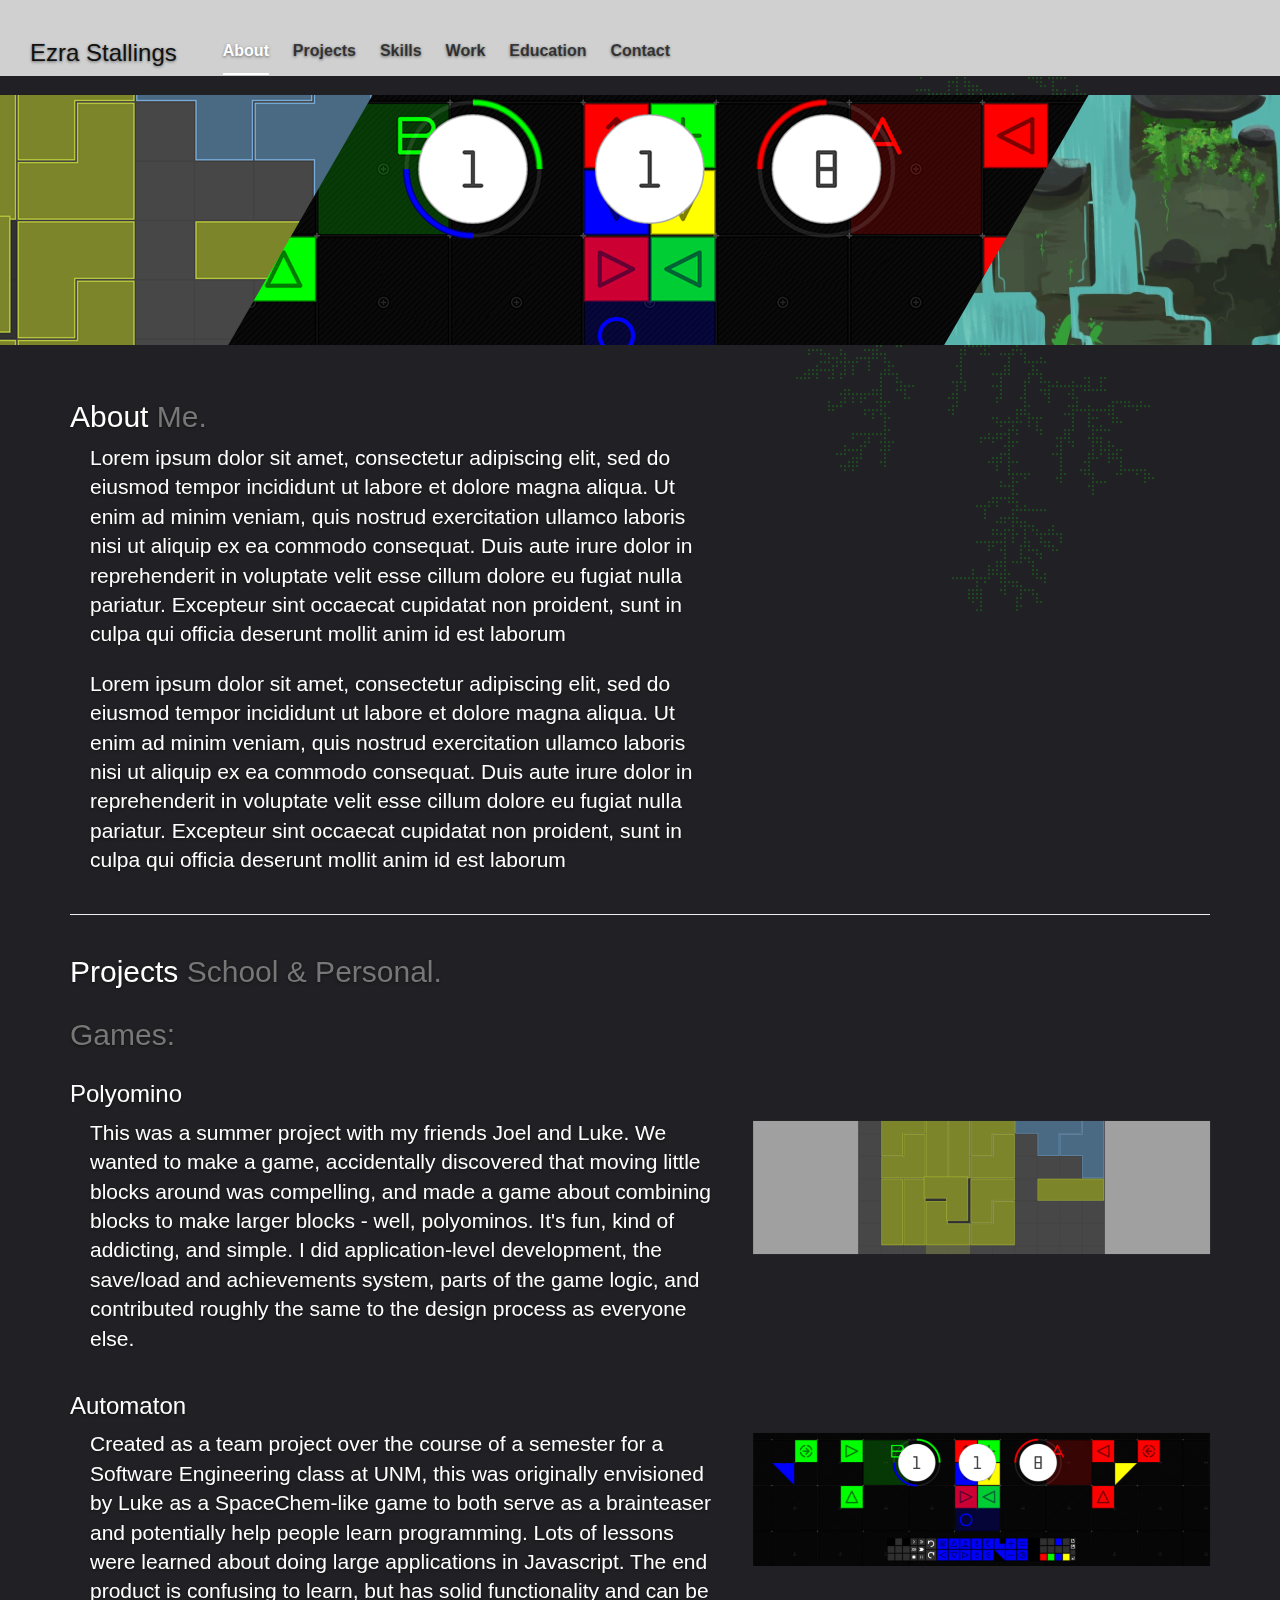
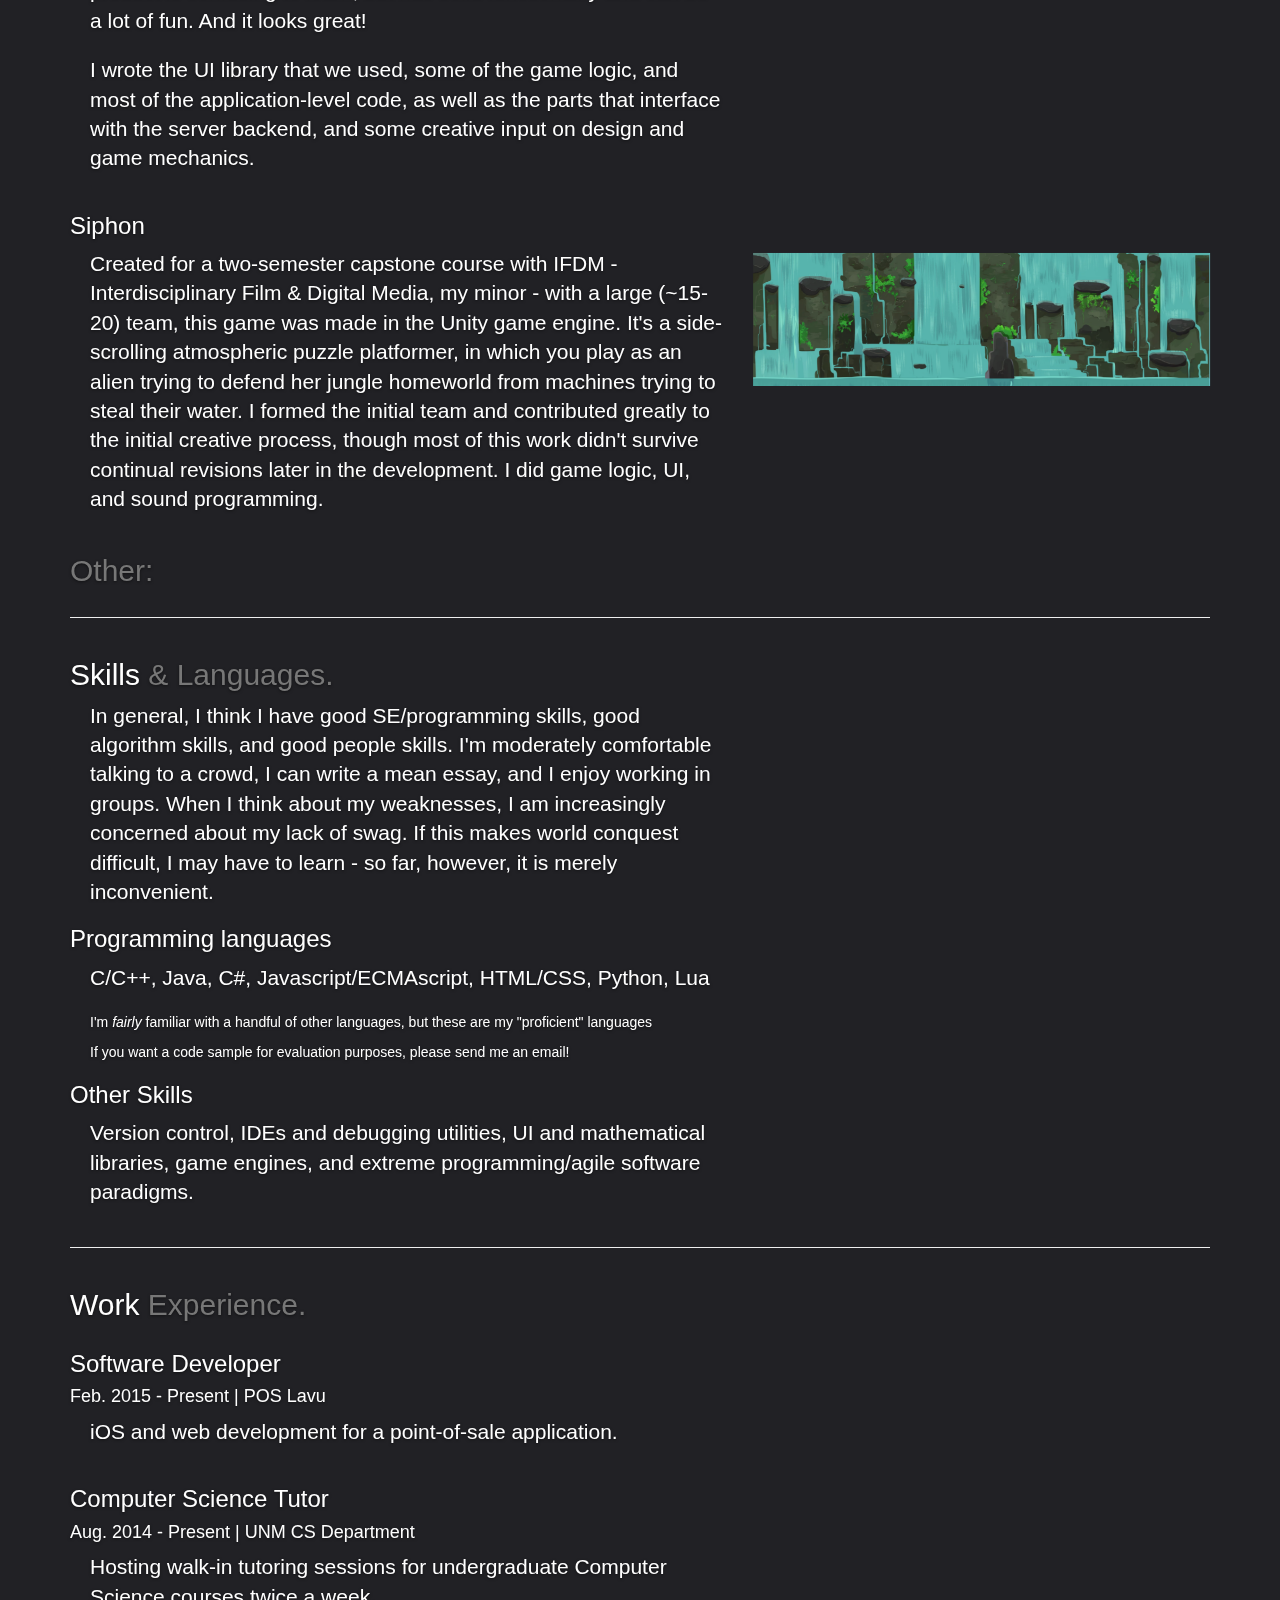
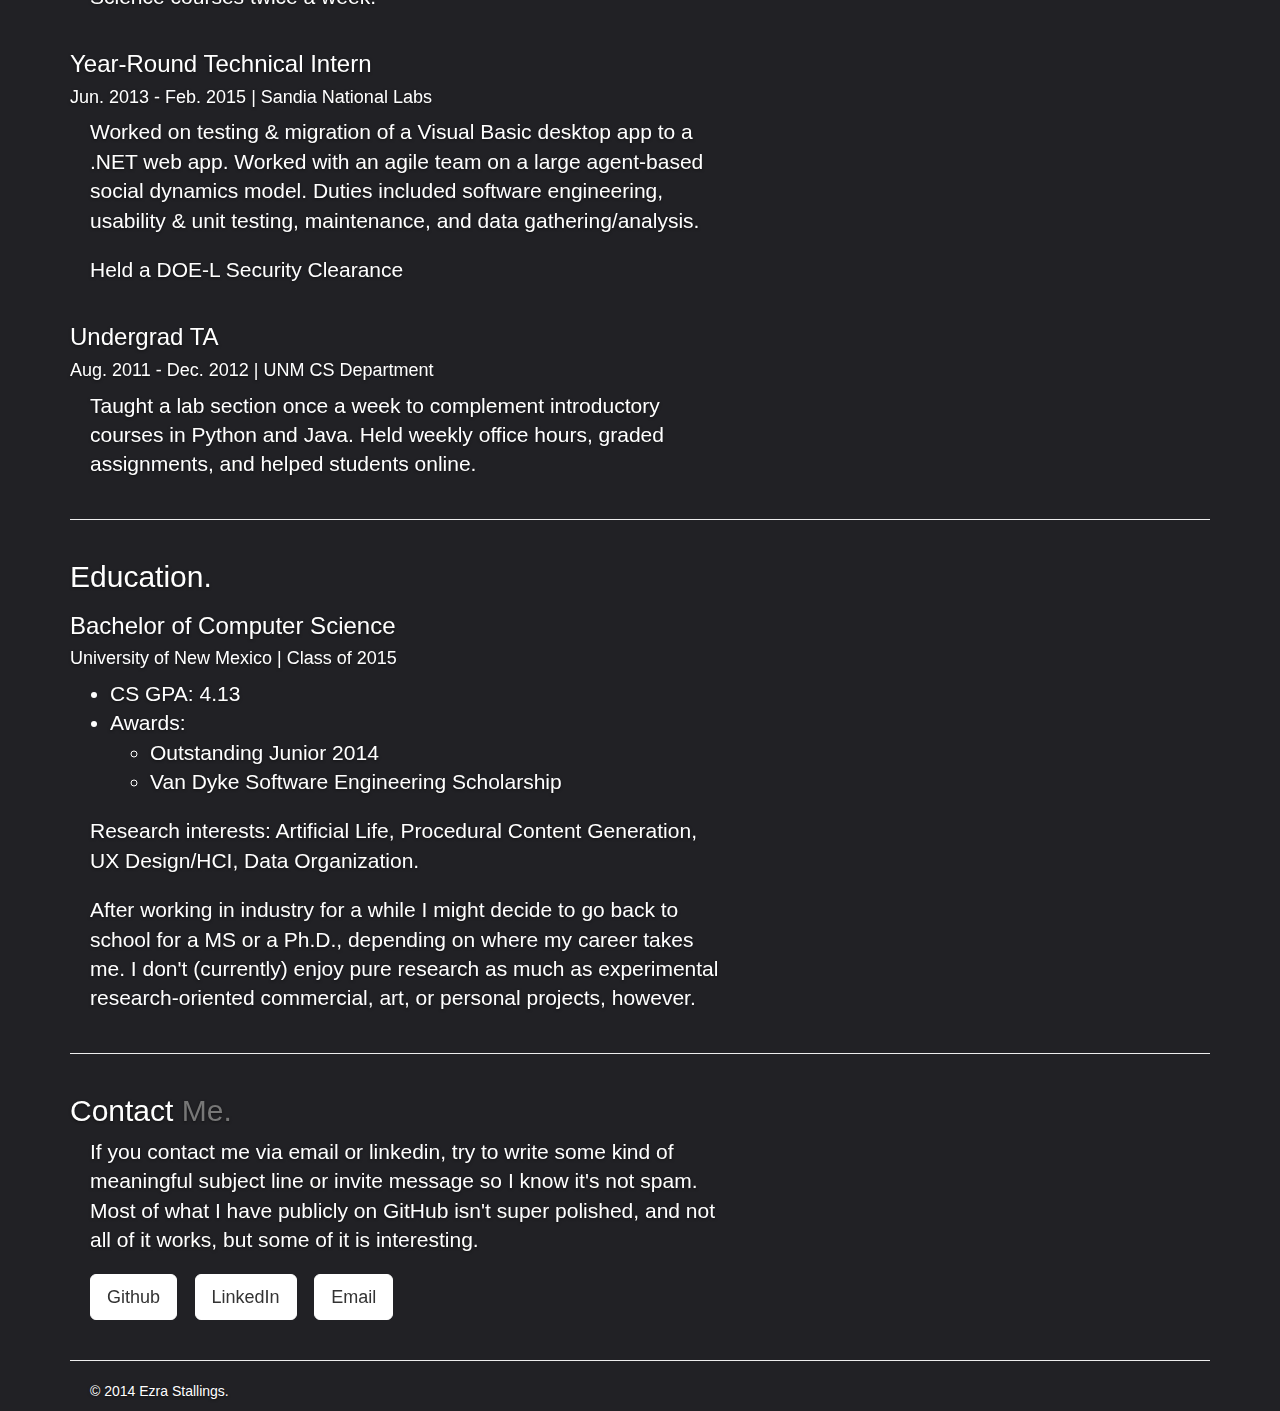
==== commit b952bb5d: "updates" ====
--- a/index.html
+++ b/index.html
@@ -52,7 +52,7 @@
 
 
 
-					<br /><br /><br /><br /><br /><br /><br /><br /><br /><br /><br /><br /><br /><br /><br /><br /><br />
+					<br /><br /><br /><br /><br /><br /><br /><br /><br /><br /><br />
 					
 				<!-- Marketing messaging and featurettes
 				================================================== -->
@@ -65,8 +65,7 @@
 					<img class="headerImage" src="assets/GamesCarousel.png">
 					<!-- </div> -->
 					<!-- </div> -->
-					<br /><br /><br /><br /><br /><br /><br /><br /><br /><br /><br /><br /><br /><br />
-
+					<br /><br /><br /><br /><br /><br /><br /><br />
 					<!-- START THE FEATURETTES -->
 					<div class="row featurette">
 					<a class="anchor" id="AboutHeader"></a>
--- a/bootstrap/css/cover.css
+++ b/bootstrap/css/cover.css
@@ -63,7 +63,7 @@
 }
 
 #canvas {
-	position: fixed;
+	position: absolute;
 	left: 0px;
 	top: 0px;
 	opacity: 0.5;
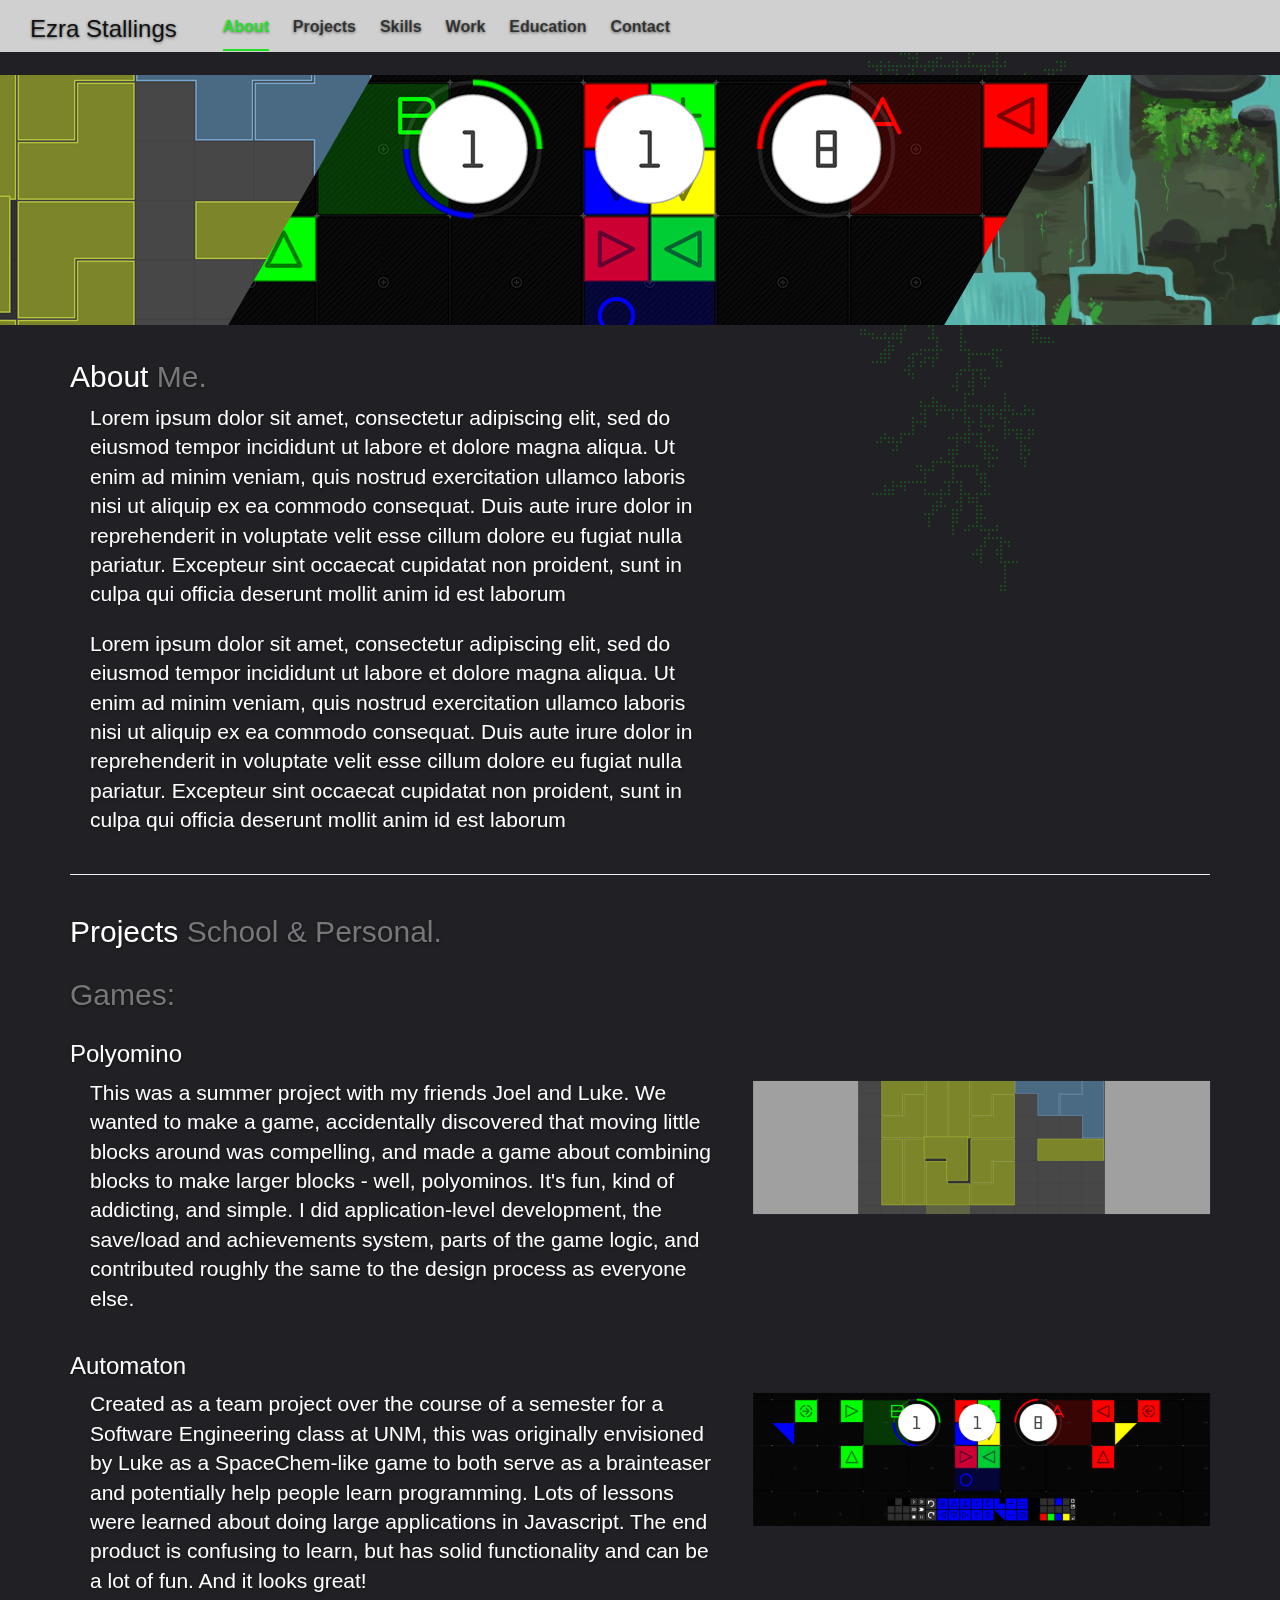
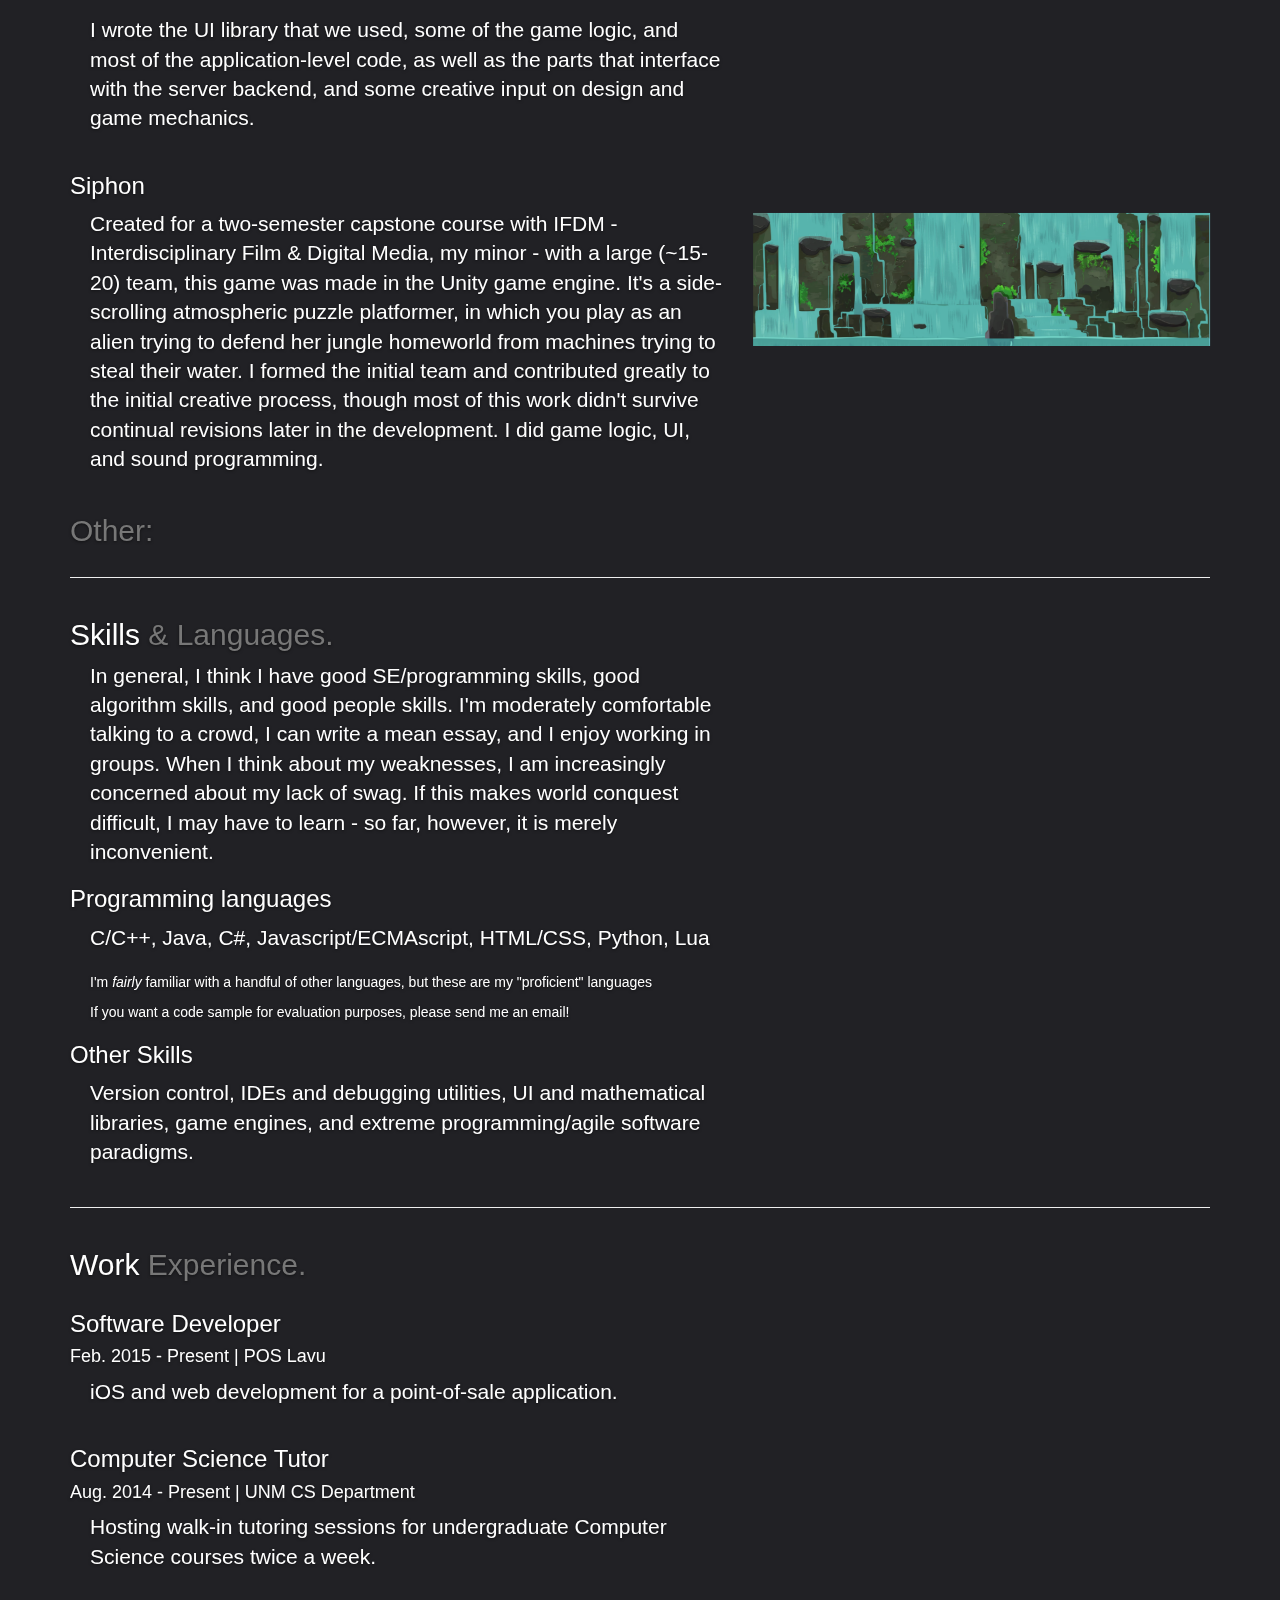
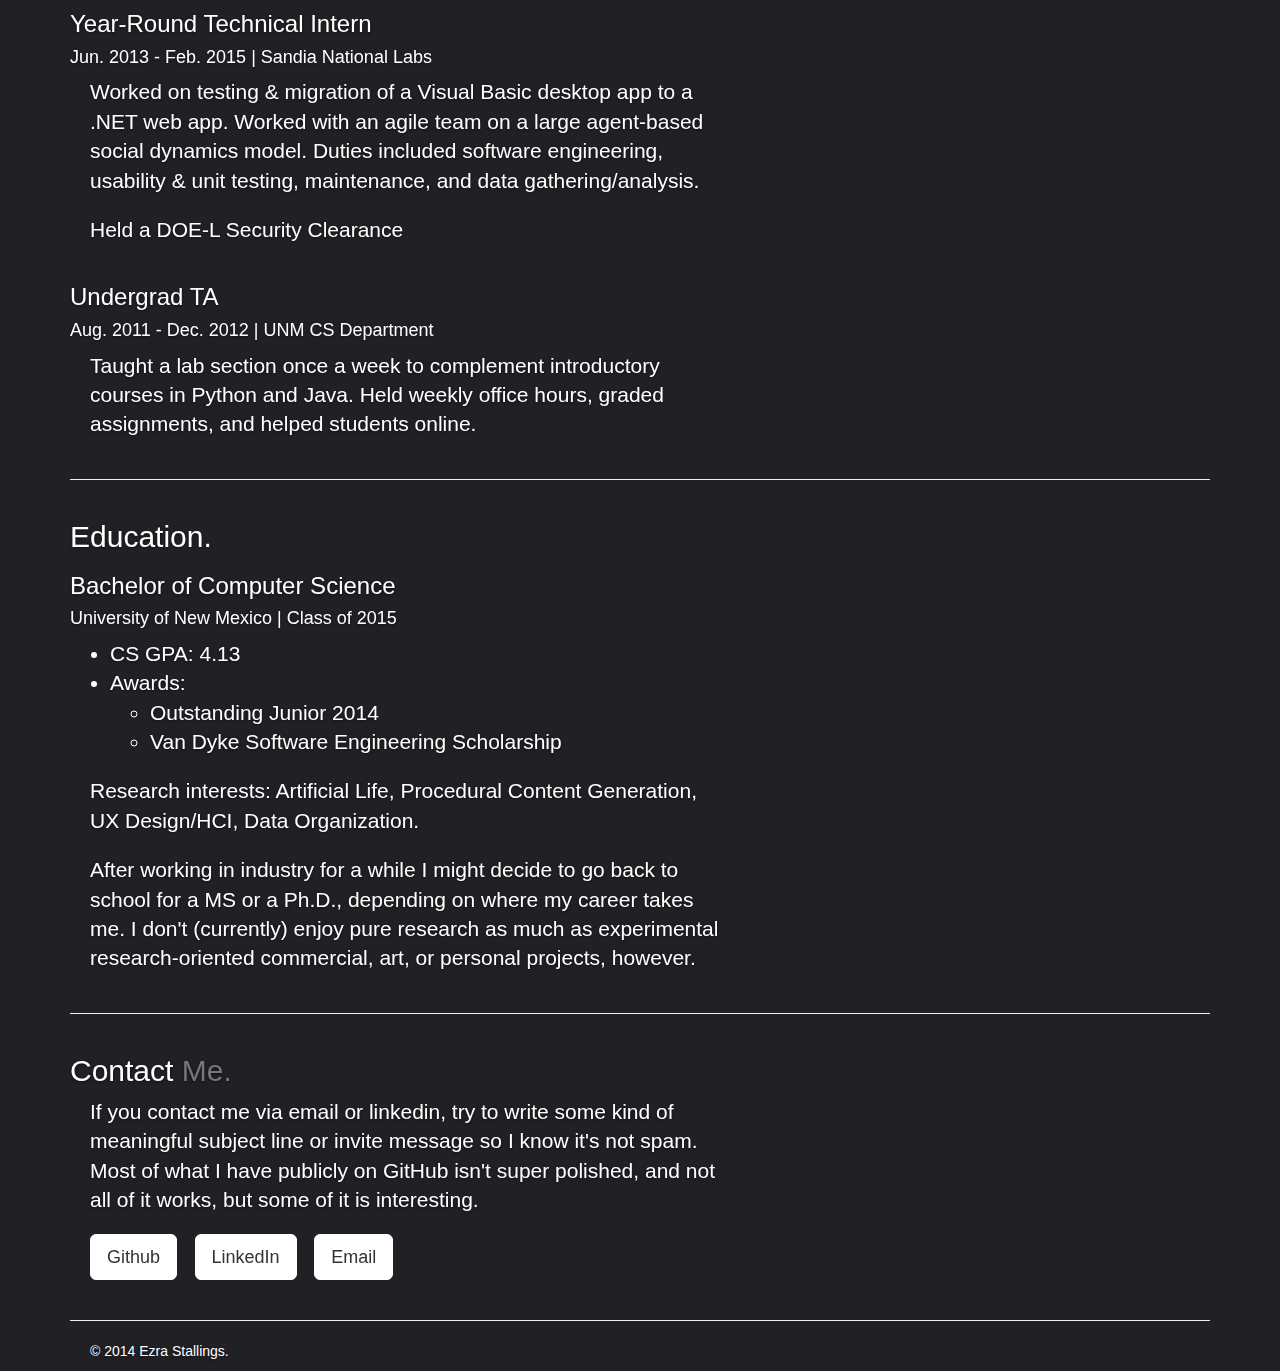
==== commit 066fa706: "s" ====
--- a/index.html
+++ b/index.html
@@ -52,7 +52,7 @@
 
 
 
-					<br /><br /><br /><br /><br /><br /><br /><br /><br /><br /><br />
+					<br /><br /><br /><br /><br /><br /><br /><br /><br /><br />
 					
 				<!-- Marketing messaging and featurettes
 				================================================== -->
@@ -65,7 +65,7 @@
 					<img class="headerImage" src="assets/GamesCarousel.png">
 					<!-- </div> -->
 					<!-- </div> -->
-					<br /><br /><br /><br /><br /><br /><br /><br />
+					<br /><br /><br /><br /><br /><br /><br />
 					<!-- START THE FEATURETTES -->
 					<div class="row featurette">
 					<a class="anchor" id="AboutHeader"></a>
--- a/bootstrap/css/cover.css
+++ b/bootstrap/css/cover.css
@@ -100,13 +100,13 @@
 .masthead-nav > li > a:focus {
 	background-color: transparent;
 	border-bottom-color: #a9a9a9;
-	border-bottom-color: rgba(17,17,17,.25);
+	border-bottom-color: rgba(20,200,20,.75);
 }
 .masthead-nav > .active > a,
 .masthead-nav > .active > a:hover,
 .masthead-nav > .active > a:focus {
-	color: #fff;
-	border-bottom-color: #fff;
+	color: #24E024;
+	border-bottom-color: #24E024;
 }
 
 @media (min-width: 768px) {
@@ -133,13 +133,13 @@
 	width:100%;
 	position:fixed;
 	z-index:4;
+	top: -24px;
 }
 @media (min-width: 768px) {
 	/* Pull out the header and footer */
 	.masthead {
 		
 		position: relative;
-		top: 0;
 		z-index: 5;
 		
 	}
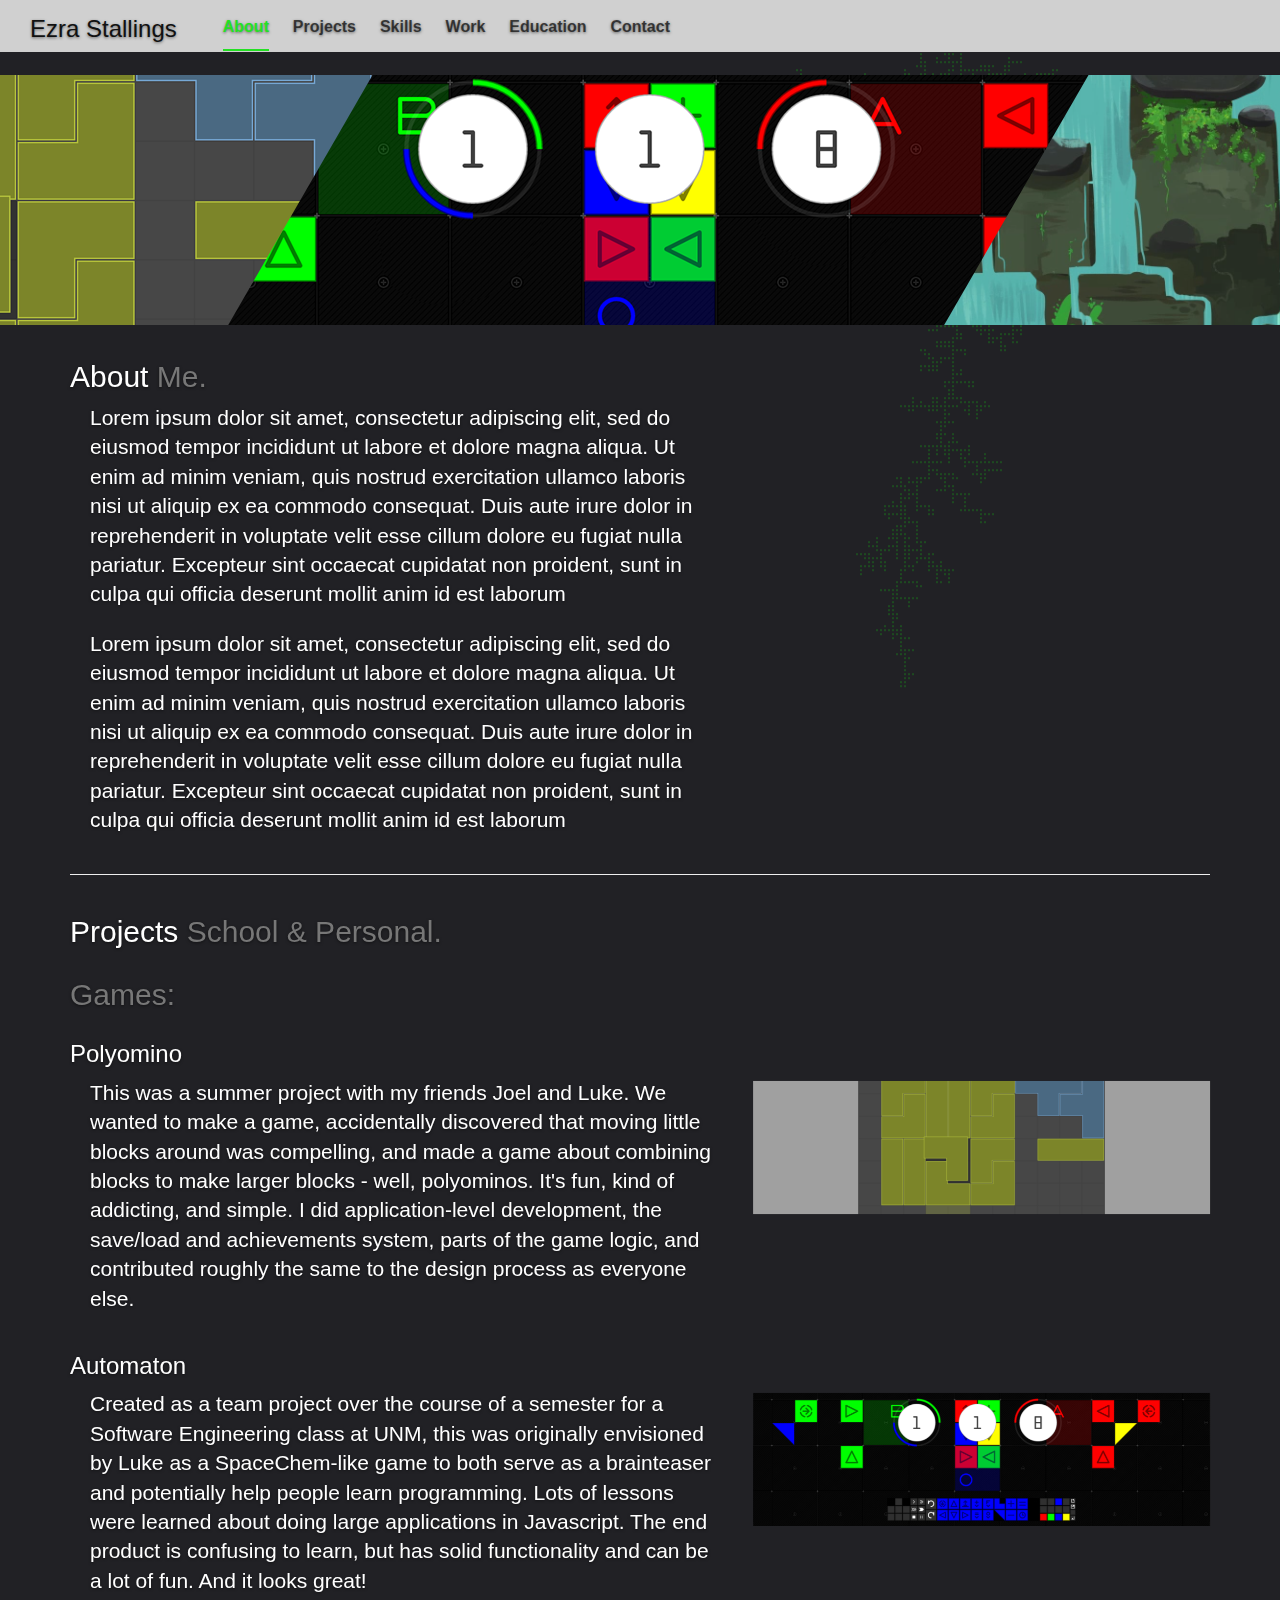
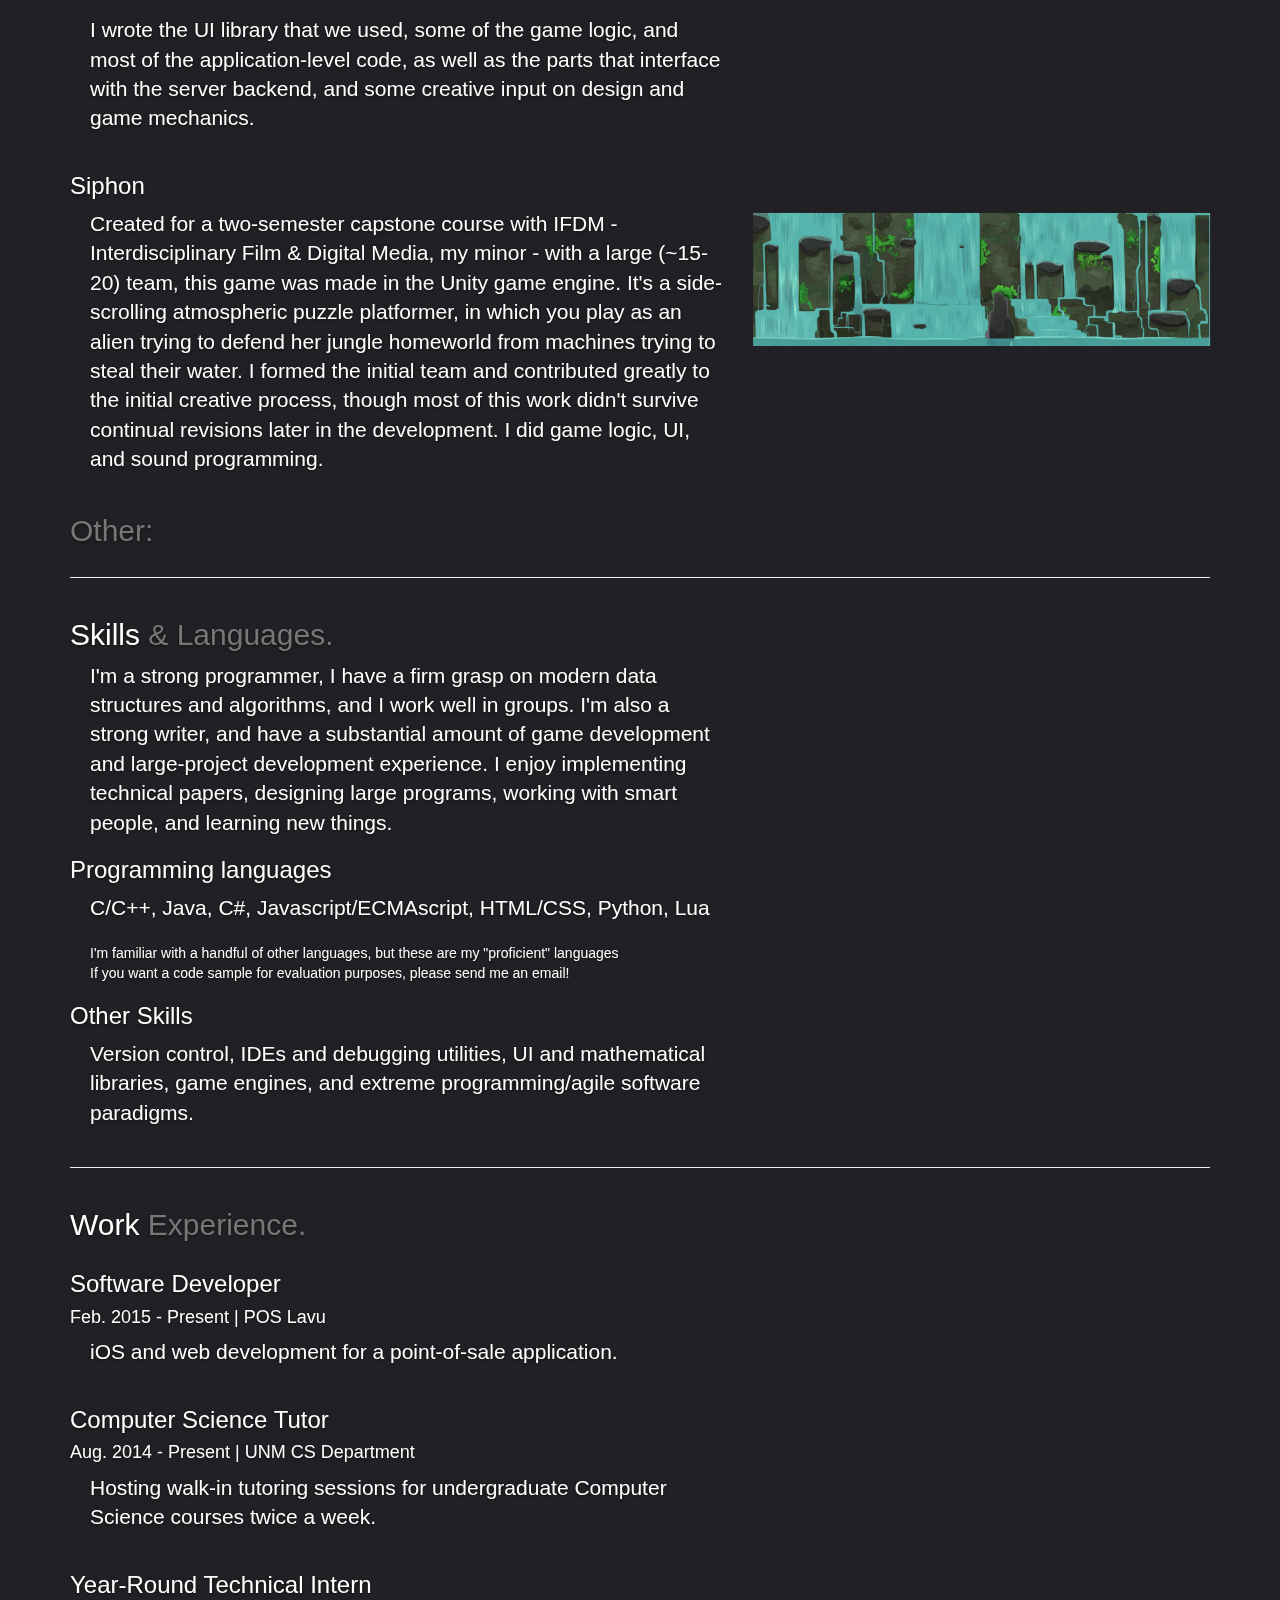
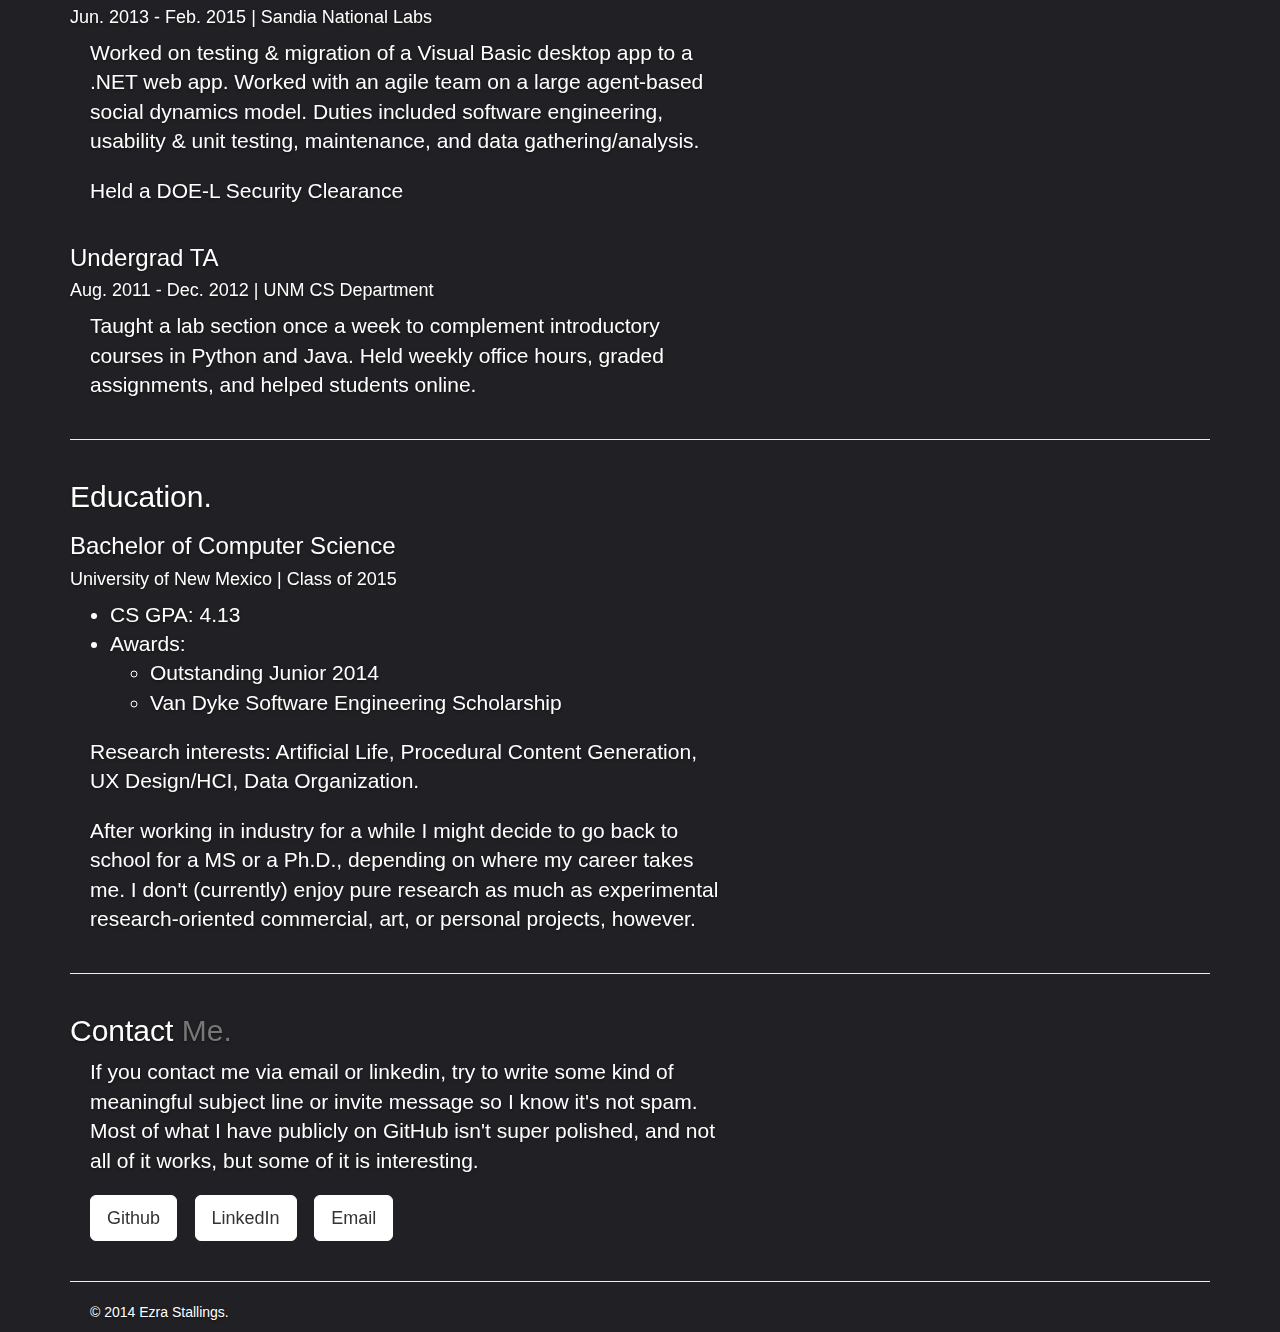
==== commit 5cb29bf7: "Updates" ====
--- a/index.html
+++ b/index.html
@@ -143,12 +143,11 @@
 					<a class="anchor" id="SkillsHeader"></a>
 						<div class="col-md-7">
 							<h2 class="featurette-heading">Skills <span class="text-muted">& Languages.</span></h2>
-							<p class="lead">In general, I think I have good SE/programming skills, good algorithm skills, and good people skills. I'm moderately comfortable talking to a crowd, I can write a mean essay, and I enjoy working in groups. When I think about my weaknesses, I am increasingly concerned about my lack of swag. If this makes world conquest difficult, I may have to learn - so far, however, it is merely inconvenient.</p>
+							<p class="lead">I'm a strong programmer, I have a firm grasp on modern data structures and algorithms, and I work well in groups. I'm also a strong writer, and have a substantial amount of game development and large-project development experience. I enjoy implementing technical papers, designing large programs, working with smart people, and learning new things.</p>
 							
 							<h3>Programming languages</h3>
 							<p class="lead">C/C++, Java, C#, Javascript/ECMAscript, HTML/CSS, Python, Lua</p>
-							<p> I'm <i>fairly</i> familiar with a handful of other languages, but these are my "proficient" languages </p>
-							<p> If you want a code sample for evaluation purposes, please send me an email!</p>
+							<p> I'm familiar with a handful of other languages, but these are my "proficient" languages <br/> If you want a code sample for evaluation purposes, please send me an email!</p>
 
 							<h3>Other Skills</h3>
 							<p class="lead">Version control, IDEs and debugging utilities, UI and mathematical libraries, game engines, and extreme programming/agile software paradigms.</p>
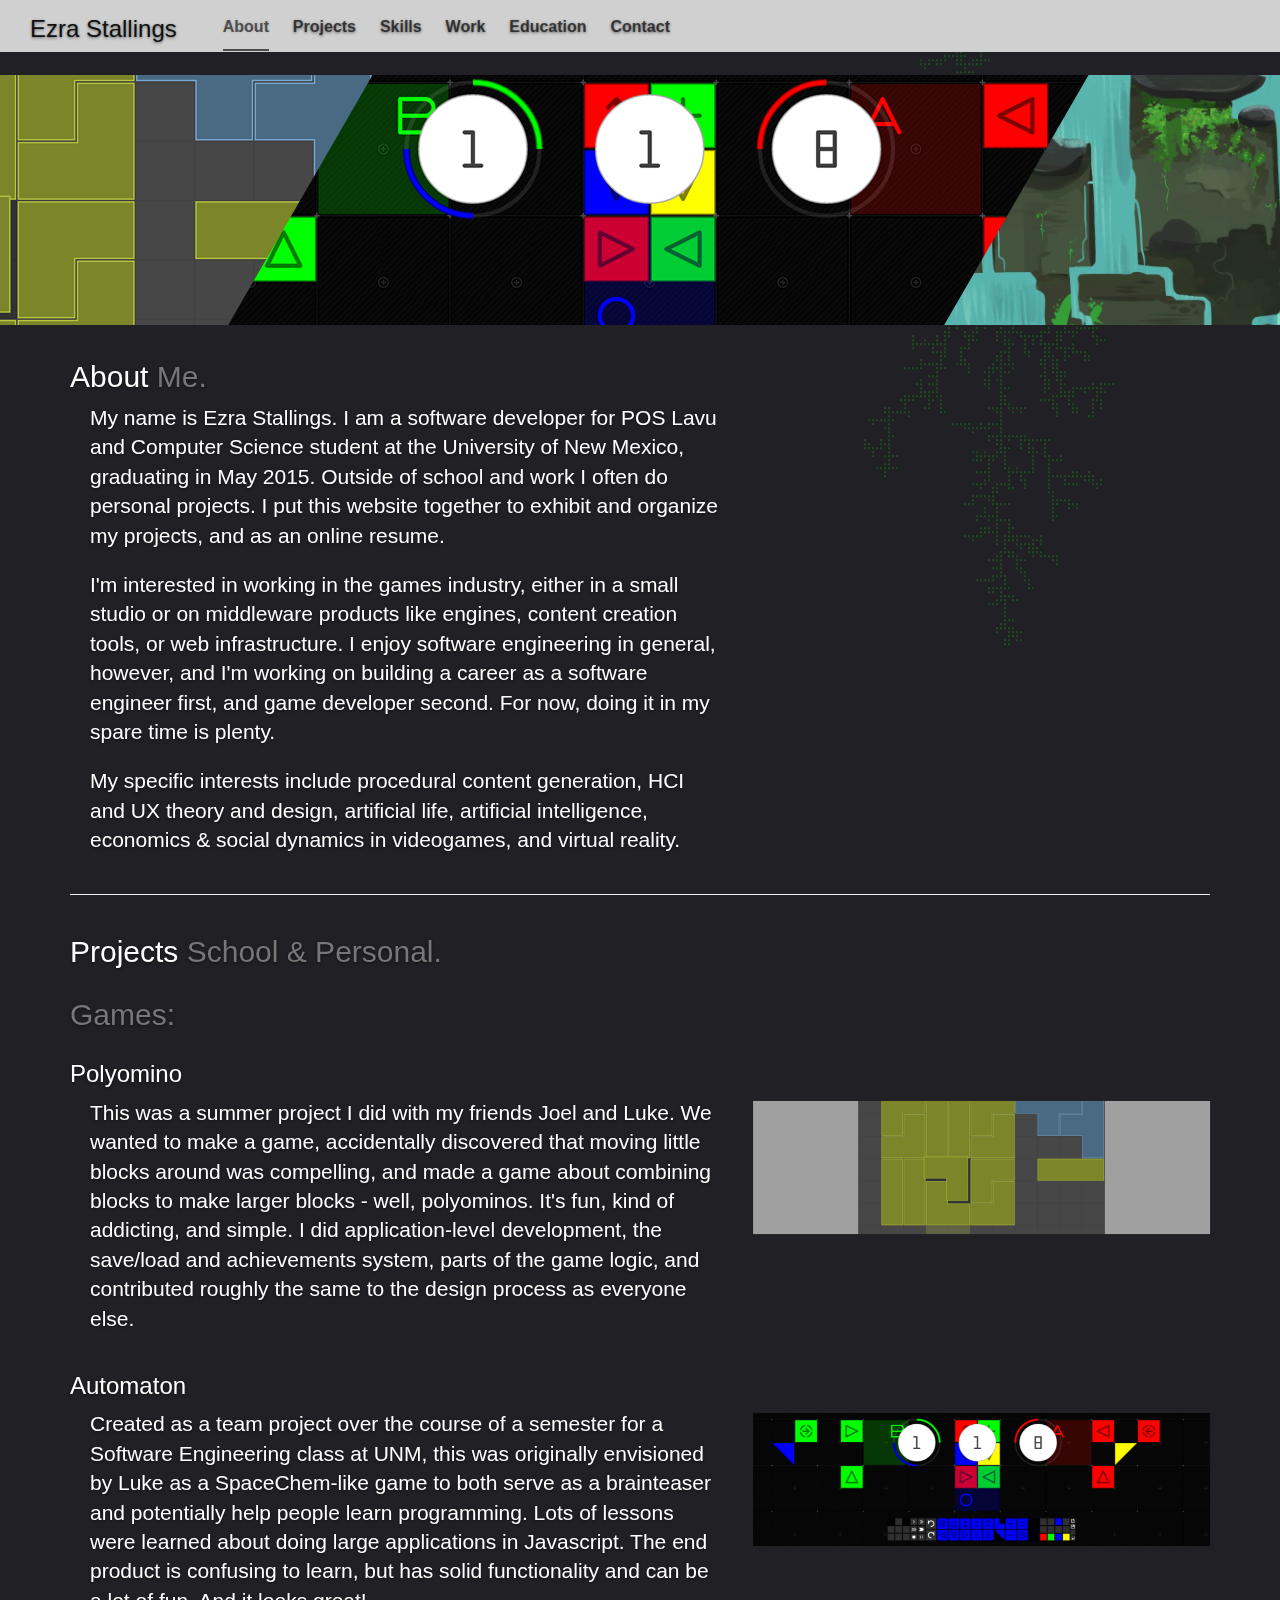
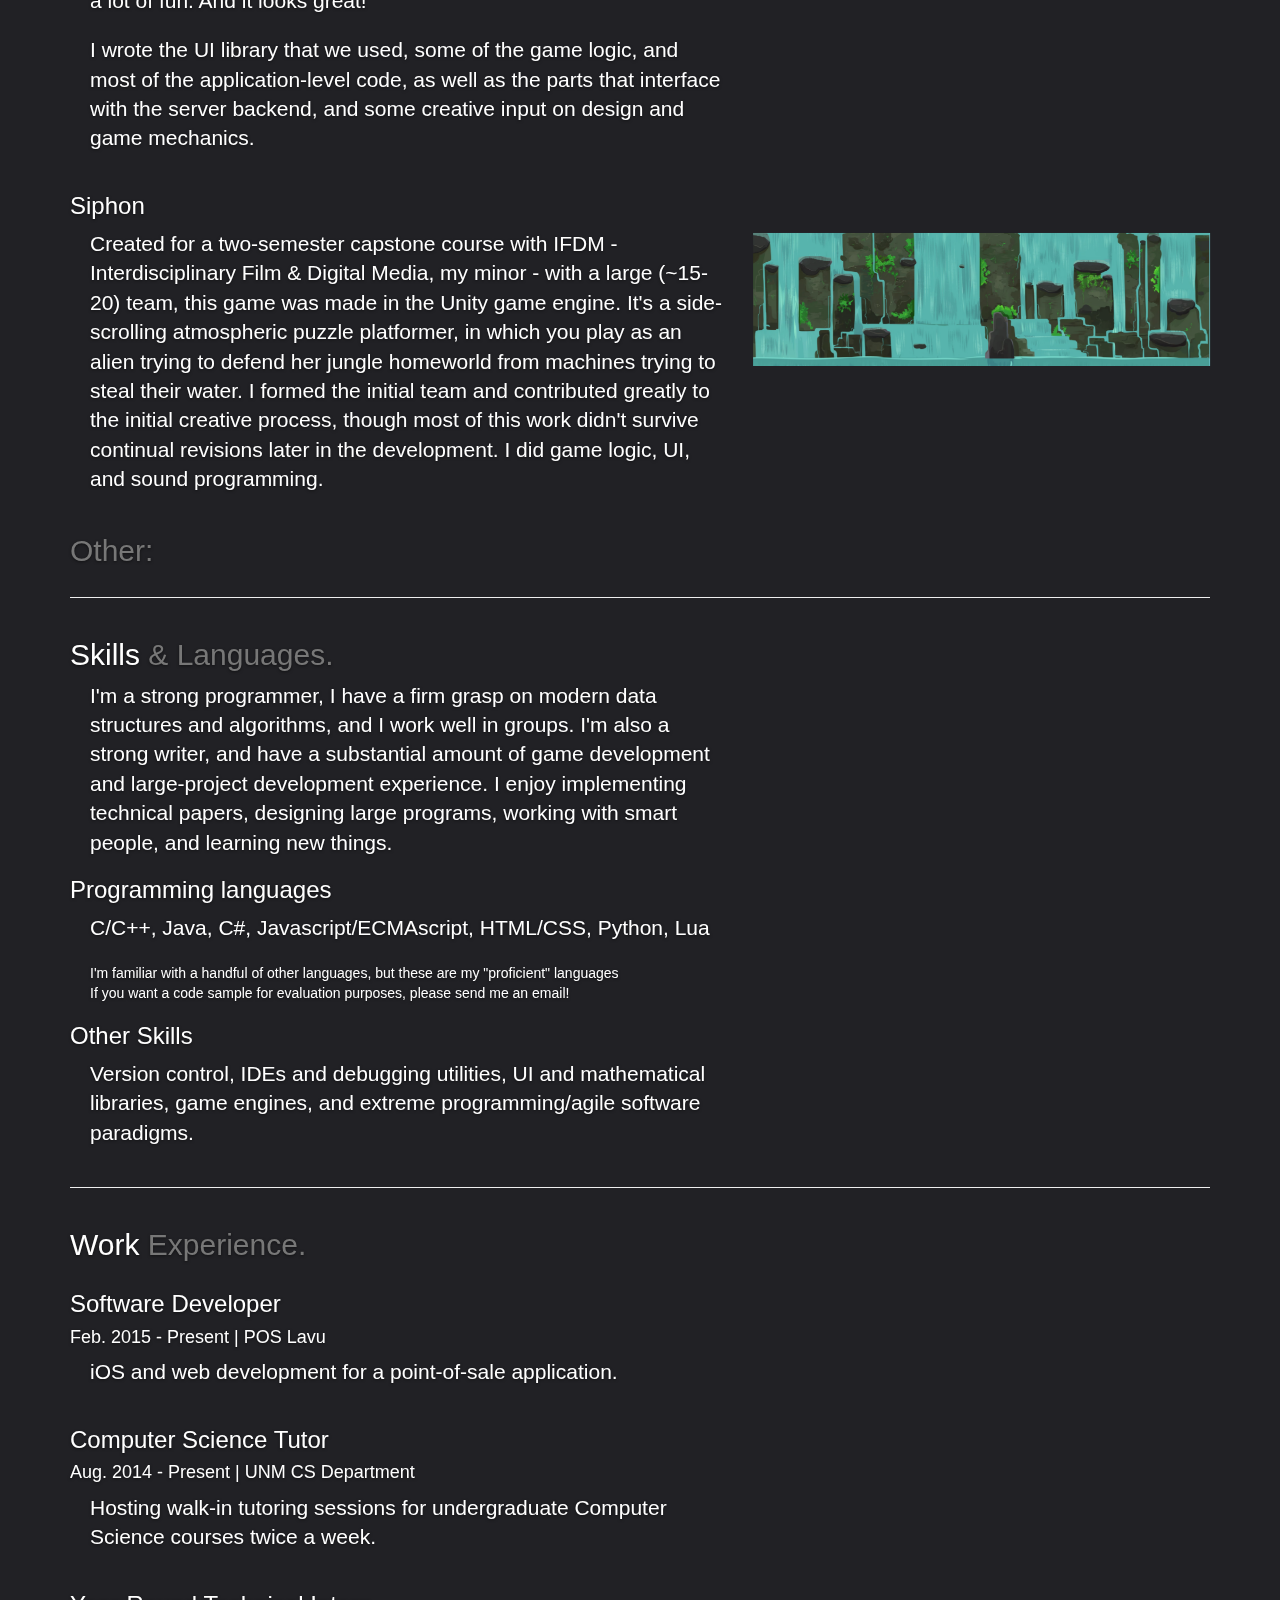
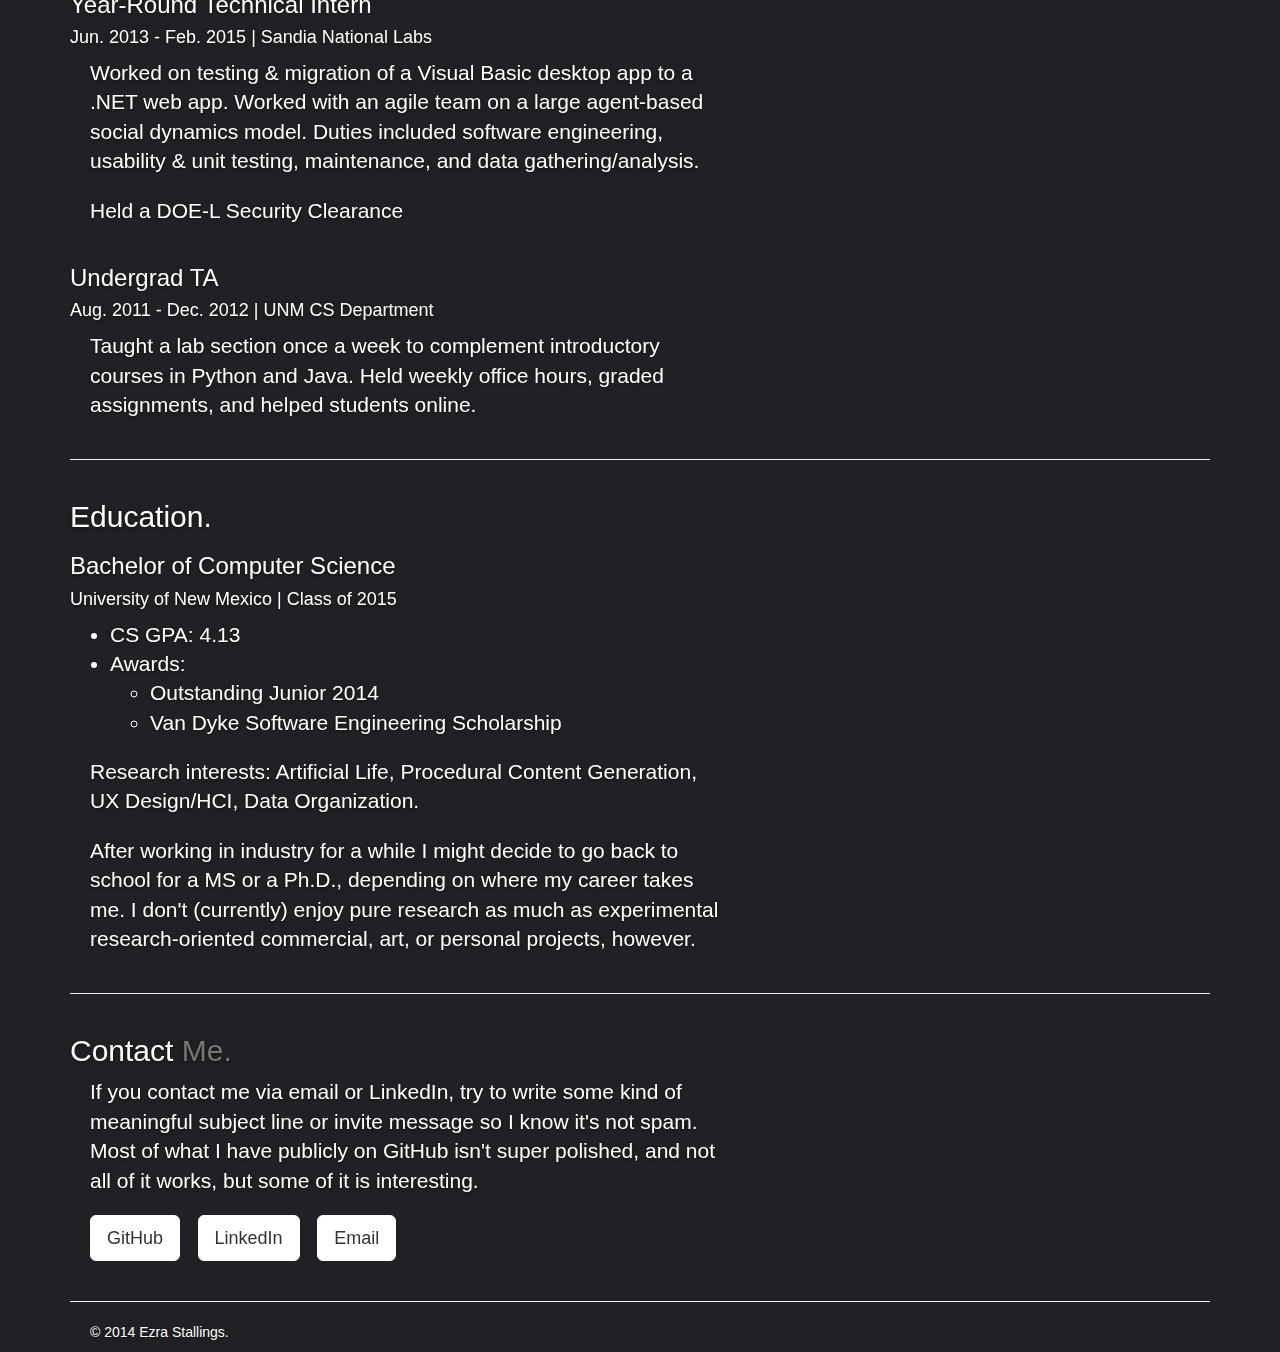
==== commit f5df90ec: "Added about section" ====
--- a/index.html
+++ b/index.html
@@ -1,4 +1,3 @@
-
 <!DOCTYPE html>
 <html lang="en">
 	<head>
@@ -71,11 +70,9 @@
 					<a class="anchor" id="AboutHeader"></a>
 						<div class="col-md-7">
 							<h2 class="featurette-heading">About <span class="text-muted">Me.</span></h2>
-							<p class="lead">Lorem ipsum dolor sit amet, consectetur adipiscing elit, sed do eiusmod tempor incididunt ut labore et dolore magna aliqua. Ut enim ad minim veniam, quis nostrud exercitation ullamco laboris nisi ut aliquip ex ea commodo consequat. Duis aute irure dolor in reprehenderit in voluptate velit esse cillum dolore eu fugiat nulla pariatur. Excepteur sint occaecat cupidatat non proident, sunt in culpa qui officia deserunt mollit anim id est laborum</p>
-							<p class="lead">Lorem ipsum dolor sit amet, consectetur adipiscing elit, sed do eiusmod tempor incididunt ut labore et dolore magna aliqua. Ut enim ad minim veniam, quis nostrud exercitation ullamco laboris nisi ut aliquip ex ea commodo consequat. Duis aute irure dolor in reprehenderit in voluptate velit esse cillum dolore eu fugiat nulla pariatur. Excepteur sint occaecat cupidatat non proident, sunt in culpa qui officia deserunt mollit anim id est laborum</p>
-						</div>
-						<div class="col-md-5">
-							<img class="featurette-image img-responsive" data-src="holder.js/500x500/auto" >
+							<p class="lead">My name is Ezra Stallings. I am a software developer for POS Lavu and Computer Science student at the University of New Mexico, graduating in May 2015. Outside of school and work I often do personal projects. I put this website together to exhibit and organize my projects, and as an online resume. </p>
+							<p class="lead">I'm interested in working in the games industry, either in a small studio or on middleware products like engines, content creation tools, or web infrastructure. I enjoy software engineering in general, however, and I'm working on building a career as a software engineer first, and game developer second. For now, doing it in my spare time is plenty.</p>
+							<p class="lead">My specific interests include procedural content generation, HCI and UX theory and design, artificial life, artificial intelligence, economics & social dynamics in videogames, and virtual reality.</p>
 						</div>
 					</div>
 					<hr class="featurette-divider">
@@ -92,7 +89,7 @@
 							<div class="col-md-7">
 								<h3>Polyomino</h3>
 								<p class="lead">
-									This was a summer project with my friends Joel and Luke. We wanted to make a game, accidentally discovered that moving little blocks around was compelling, and made a game about combining blocks to make larger blocks - well, polyominos. It's fun, kind of addicting, and simple. I did application-level development, the save/load and achievements system, parts of the game logic, and contributed roughly the same to the design process as everyone else.
+									This was a summer project I did with my friends Joel and Luke. We wanted to make a game, accidentally discovered that moving little blocks around was compelling, and made a game about combining blocks to make larger blocks - well, polyominos. It's fun, kind of addicting, and simple. I did application-level development, the save/load and achievements system, parts of the game logic, and contributed roughly the same to the design process as everyone else.
 								</p>
 							</div>
 							<div class="col-md-5">
@@ -241,9 +238,9 @@
 					<a class="anchor" id="ContactHeader"></a>
 						<div class="col-md-7">
 							<h2 class="featurette-heading">Contact <span class="text-muted">Me.</span></h2>
-							<p class="lead">If you contact me via email or linkedin, try to write some kind of meaningful subject line or invite message so I know it's not spam. Most of what I have publicly on GitHub isn't super polished, and not all of it works, but some of it is interesting.</p>
+							<p class="lead">If you contact me via email or LinkedIn, try to write some kind of meaningful subject line or invite message so I know it's not spam. Most of what I have publicly on GitHub isn't super polished, and not all of it works, but some of it is interesting.</p>
 							<p class="lead">
-								<a href="https://github.com/estallings" target="_blank" class="btn btn-lg btn-default">Github</a> &nbsp
+								<a href="https://github.com/estallings" target="_blank" class="btn btn-lg btn-default">GitHub</a> &nbsp
 								<a href="https://www.linkedin.com/in/ezrastallings/en" target="_blank" class="btn btn-lg btn-default">LinkedIn</a> &nbsp
 								<a href="mailto:vyross@unm.edu?subject=Cold_Contact" target="_blank" class="btn btn-lg btn-default">Email</a>
 							</p>
--- a/bootstrap/css/cover.css
+++ b/bootstrap/css/cover.css
@@ -75,7 +75,7 @@
  * Header
  */
 .masthead-brand {
-	color: rgba(17,17,17,1); ;
+	color: rgba(17,17,17,1);
 	margin-top: 10px;
 	margin-bottom: 10px;
 }
@@ -100,13 +100,14 @@
 .masthead-nav > li > a:focus {
 	background-color: transparent;
 	border-bottom-color: #a9a9a9;
-	border-bottom-color: rgba(20,200,20,.75);
+	border-bottom-color: rgba(150,150,150,1);
 }
 .masthead-nav > .active > a,
 .masthead-nav > .active > a:hover,
 .masthead-nav > .active > a:focus {
-	color: #24E024;
-	border-bottom-color: #24E024;
+	text-shadow: 0 0 3px rgba(25,25,25,.2);
+	color: rgba(77,77,77,1); 
+	border-bottom-color: rgba(77,77,77,1);
 }
 
 @media (min-width: 768px) {
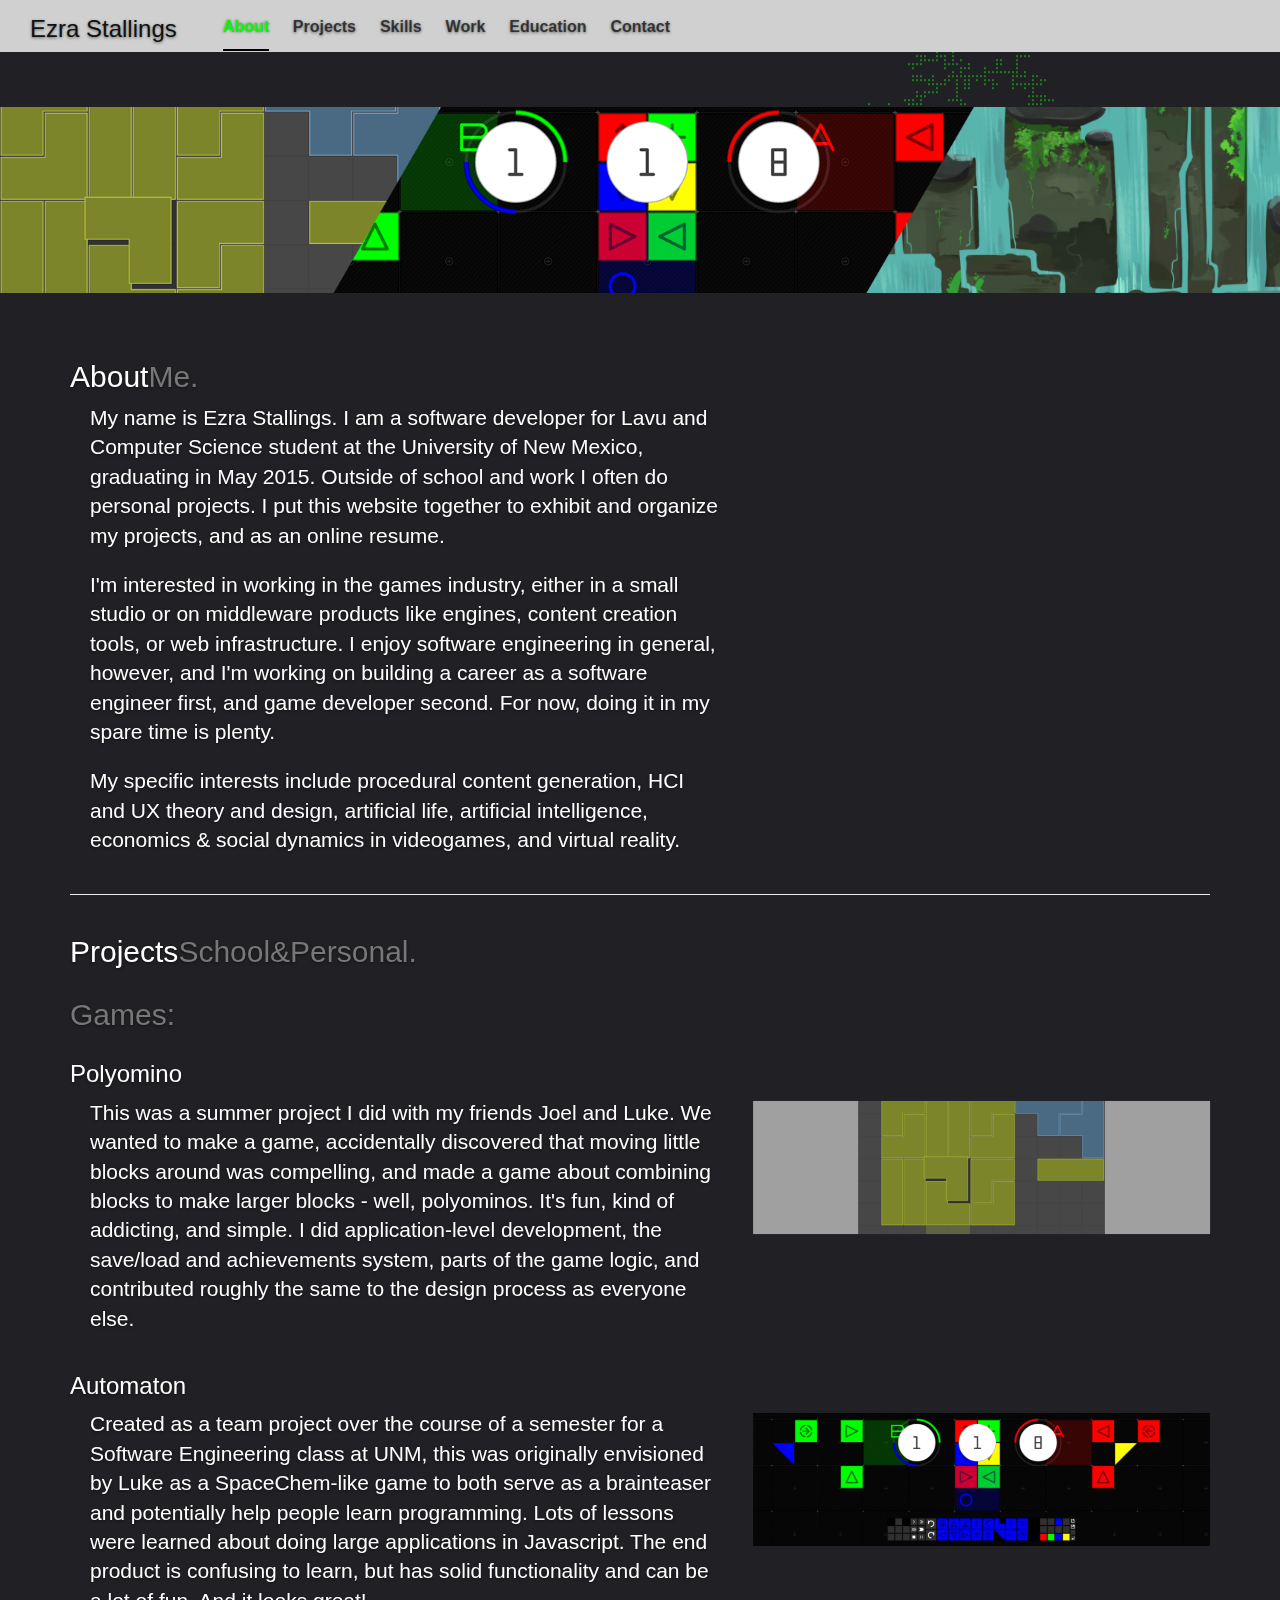
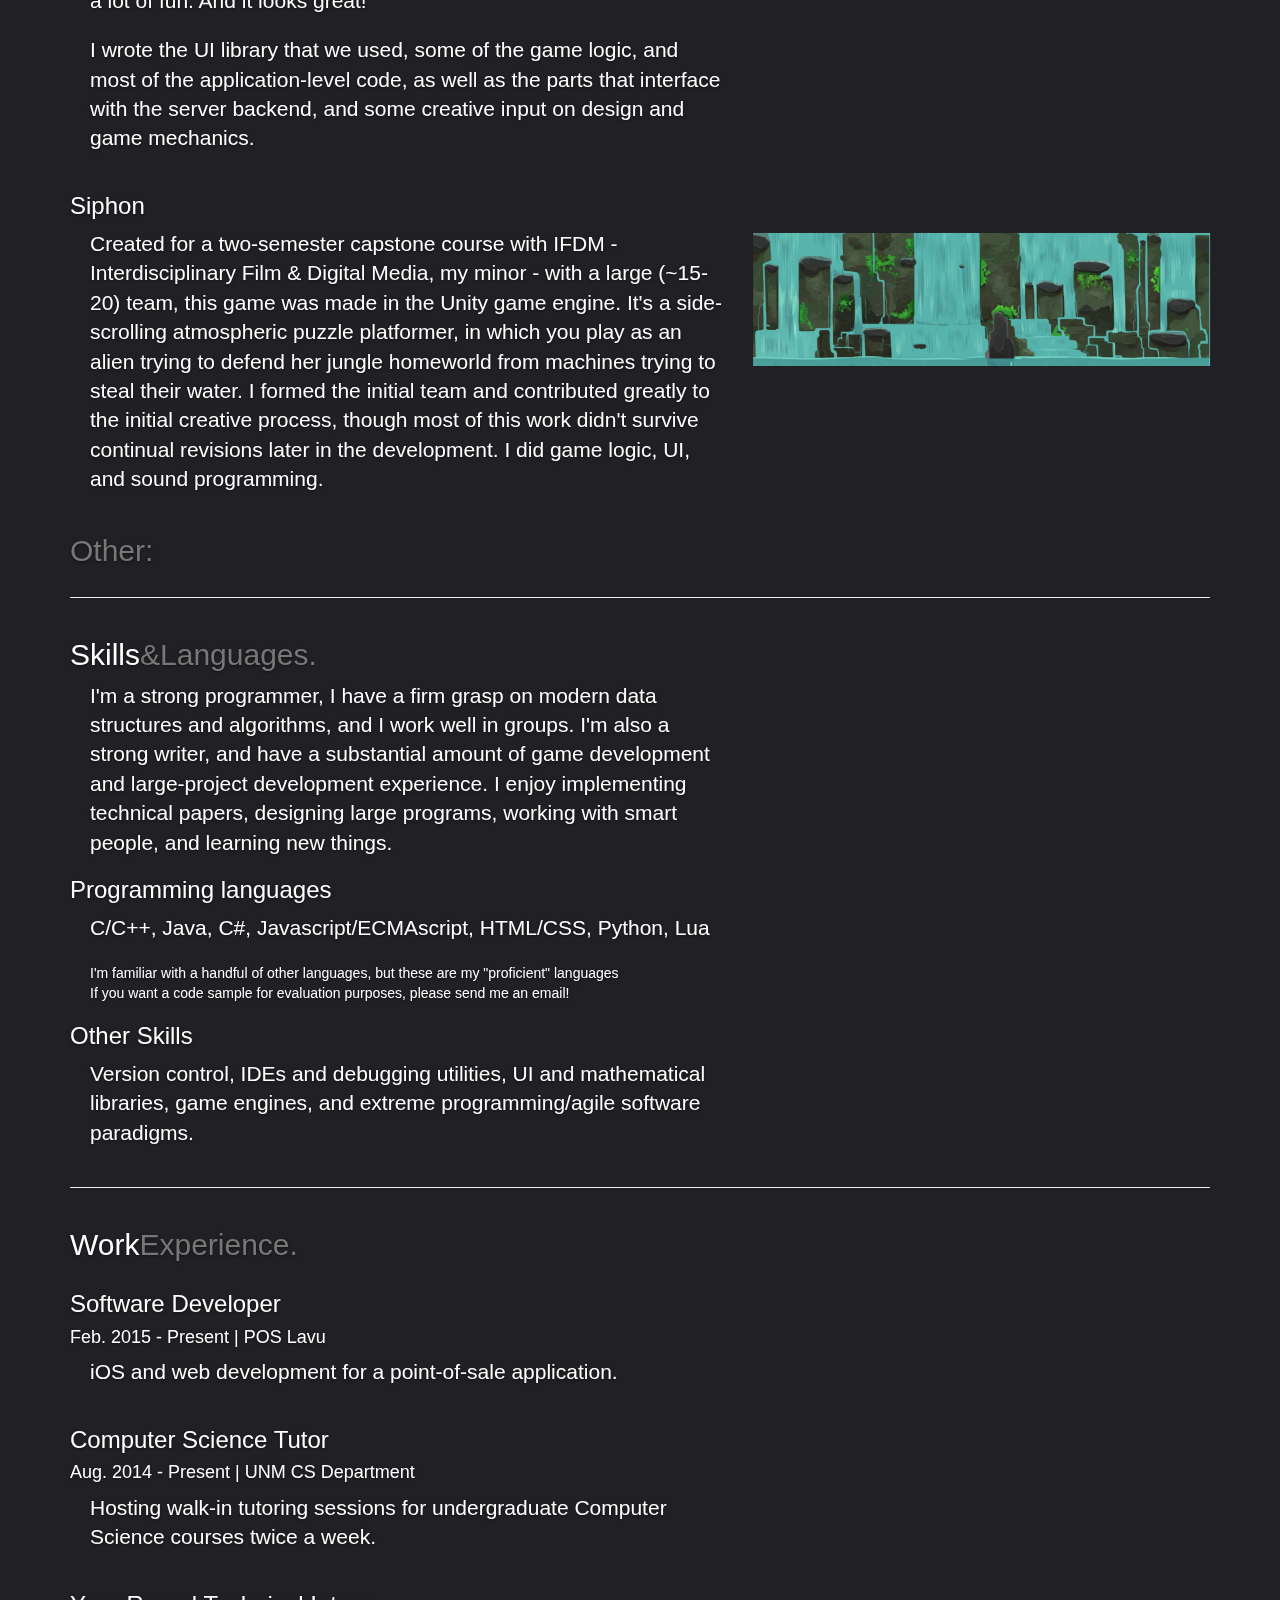
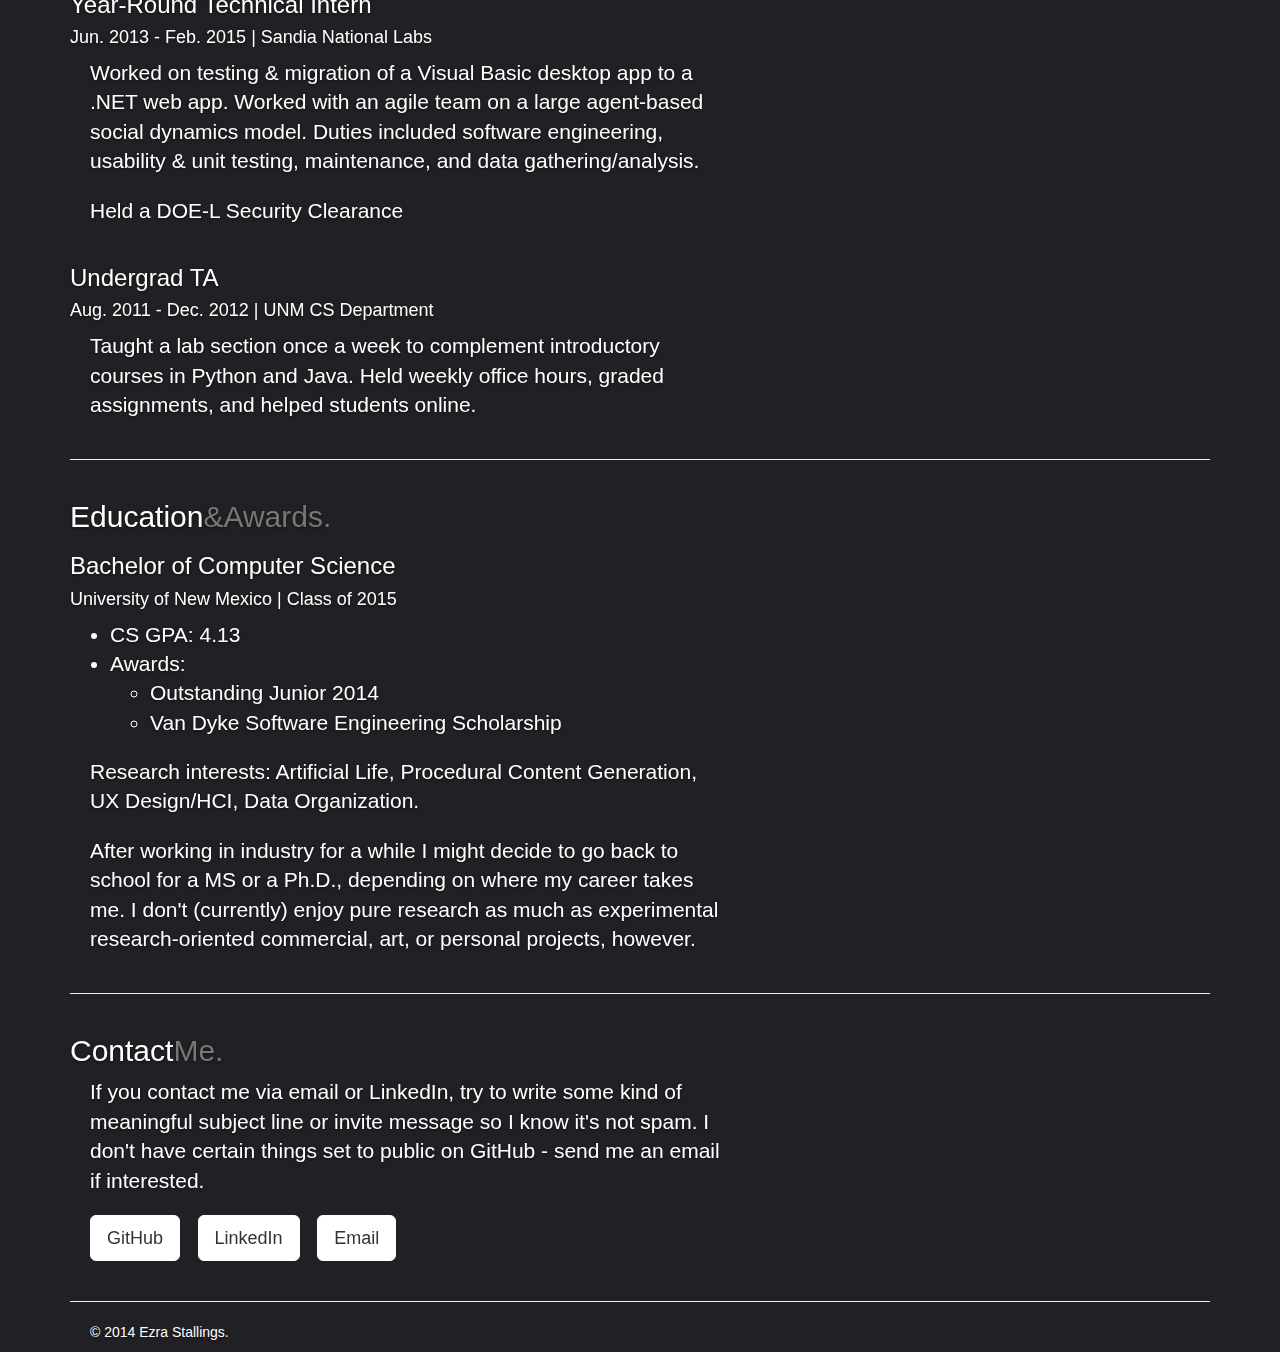
==== commit c1469df1: "Improved performance" ====
--- a/index.html
+++ b/index.html
@@ -61,7 +61,7 @@
 				<div class="container">
 					<!-- <div class="row featurette"> -->
 					<!-- <div class=col-md-7> -->
-					<img class="headerImage" src="assets/GamesCarousel.png">
+					<img class="headerImage img-responsive" src="assets/GamesCarousel.png">
 					<!-- </div> -->
 					<!-- </div> -->
 					<br /><br /><br /><br /><br /><br /><br />
@@ -69,8 +69,8 @@
 					<div class="row featurette">
 					<a class="anchor" id="AboutHeader"></a>
 						<div class="col-md-7">
-							<h2 class="featurette-heading">About <span class="text-muted">Me.</span></h2>
-							<p class="lead">My name is Ezra Stallings. I am a software developer for POS Lavu and Computer Science student at the University of New Mexico, graduating in May 2015. Outside of school and work I often do personal projects. I put this website together to exhibit and organize my projects, and as an online resume. </p>
+							<h2 class="featurette-heading">About<span class="text-muted">Me.</span></h2>
+							<p class="lead">My name is Ezra Stallings. I am a software developer for Lavu and Computer Science student at the University of New Mexico, graduating in May 2015. Outside of school and work I often do personal projects. I put this website together to exhibit and organize my projects, and as an online resume. </p>
 							<p class="lead">I'm interested in working in the games industry, either in a small studio or on middleware products like engines, content creation tools, or web infrastructure. I enjoy software engineering in general, however, and I'm working on building a career as a software engineer first, and game developer second. For now, doing it in my spare time is plenty.</p>
 							<p class="lead">My specific interests include procedural content generation, HCI and UX theory and design, artificial life, artificial intelligence, economics & social dynamics in videogames, and virtual reality.</p>
 						</div>
@@ -79,7 +79,7 @@
 					<div class="row featurette">
 					<a class="anchor" id="ProjectsHeader"></a>
 						<div class="col-md-7">
-							<h2 class="featurette-heading">Projects<span class="text-muted"> School & Personal.</span></h2>
+							<h2 class="featurette-heading">Projects<span class="text-muted">School&Personal.</span></h2>
 						</div>
 						<div class="col-md-7">
 							<h2 class="featurette-heading"><span class="text-muted">Games:</span></h2>
@@ -139,7 +139,7 @@
 					<div class="row featurette">
 					<a class="anchor" id="SkillsHeader"></a>
 						<div class="col-md-7">
-							<h2 class="featurette-heading">Skills <span class="text-muted">& Languages.</span></h2>
+							<h2 class="featurette-heading">Skills<span class="text-muted">&Languages.</span></h2>
 							<p class="lead">I'm a strong programmer, I have a firm grasp on modern data structures and algorithms, and I work well in groups. I'm also a strong writer, and have a substantial amount of game development and large-project development experience. I enjoy implementing technical papers, designing large programs, working with smart people, and learning new things.</p>
 							
 							<h3>Programming languages</h3>
@@ -158,7 +158,7 @@
 					<div class="row featurette">
 					<a class="anchor" id="WorkHeader"></a>
 						<div class="col-md-7">
-							<h2 class="featurette-heading">Work <span class="text-muted">Experience.</span></h2>
+							<h2 class="featurette-heading">Work<span class="text-muted">Experience.</span></h2>
 						</div>
 						<ul style="list-style-type: none; list-style:none; padding-left:0;">
 						<li>
@@ -206,7 +206,7 @@
 					<div class="row featurette">
 					<a class="anchor" id="EducationHeader"></a>
 						<div class="col-md-7">
-							<h2 class="featurette-heading">Education. </h2>
+							<h2 class="featurette-heading">Education<span class="text-muted">&Awards.</span> </h2>
 							<h3>Bachelor of Computer Science</h3>
 							<h4>University of New Mexico | Class of 2015</h4>
 							<ul class="lead">
@@ -237,8 +237,8 @@
 					<div class="row featurette">
 					<a class="anchor" id="ContactHeader"></a>
 						<div class="col-md-7">
-							<h2 class="featurette-heading">Contact <span class="text-muted">Me.</span></h2>
-							<p class="lead">If you contact me via email or LinkedIn, try to write some kind of meaningful subject line or invite message so I know it's not spam. Most of what I have publicly on GitHub isn't super polished, and not all of it works, but some of it is interesting.</p>
+							<h2 class="featurette-heading">Contact<span class="text-muted">Me.</span></h2>
+							<p class="lead">If you contact me via email or LinkedIn, try to write some kind of meaningful subject line or invite message so I know it's not spam. I don't have certain things set to public on GitHub - send me an email if interested.</p>
 							<p class="lead">
 								<a href="https://github.com/estallings" target="_blank" class="btn btn-lg btn-default">GitHub</a> &nbsp
 								<a href="https://www.linkedin.com/in/ezrastallings/en" target="_blank" class="btn btn-lg btn-default">LinkedIn</a> &nbsp
--- a/bootstrap/css/cover.css
+++ b/bootstrap/css/cover.css
@@ -41,7 +41,9 @@
 p {
 	margin-left: 20px;
 }
-
+h2 {
+	/*color: rgba(20,200,20,1);*/
+}
 
 
 /* Extra markup and styles for table-esque vertical and horizontal centering */
@@ -66,7 +68,7 @@
 	position: absolute;
 	left: 0px;
 	top: 0px;
-	opacity: 0.5;
+	opacity: 0.9;
 	pointer-events: none;
 }
 
@@ -105,9 +107,9 @@
 .masthead-nav > .active > a,
 .masthead-nav > .active > a:hover,
 .masthead-nav > .active > a:focus {
-	text-shadow: 0 0 3px rgba(25,25,25,.2);
-	color: rgba(77,77,77,1); 
-	border-bottom-color: rgba(77,77,77,1);
+	text-shadow: 0 0 3px rgba(0,0,0,.5);
+	color: rgba(00,250,00,1); 
+	border-bottom-color: rgba(0,0,0,1);
 }
 
 @media (min-width: 768px) {
